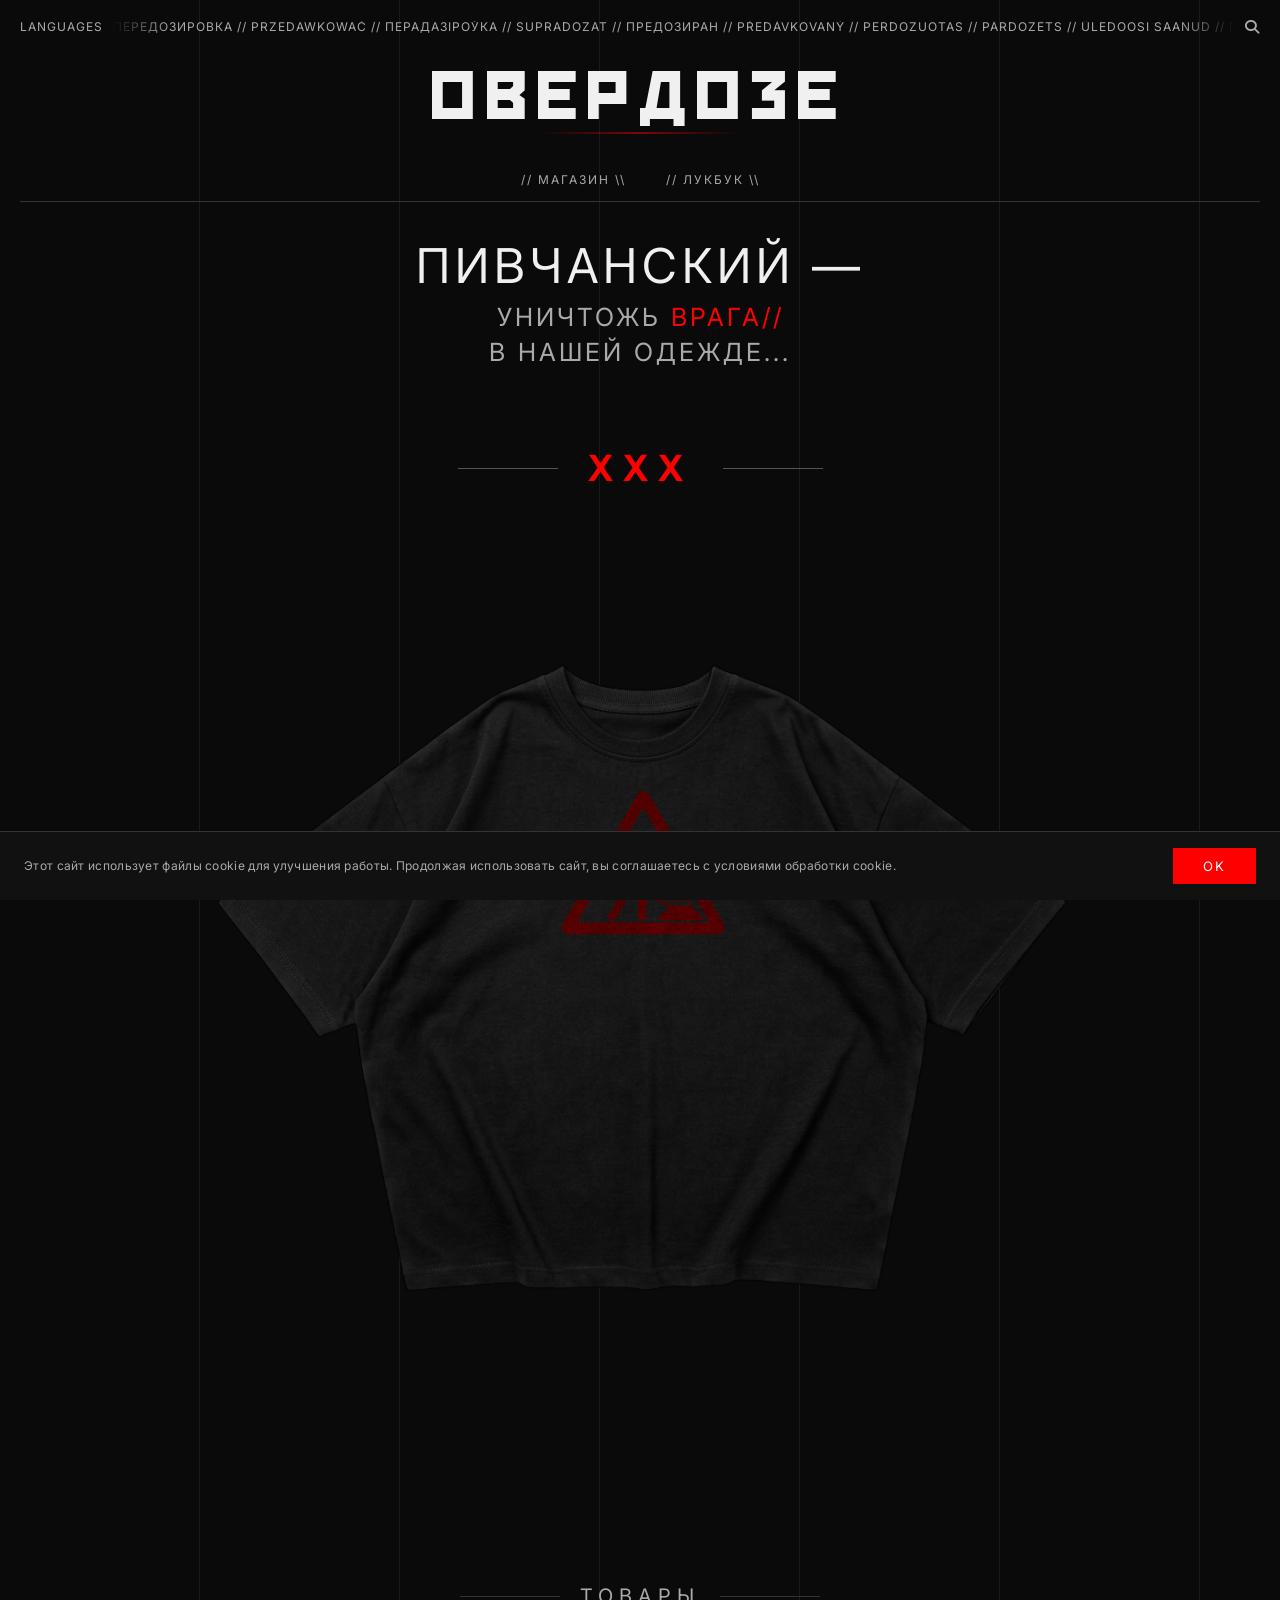
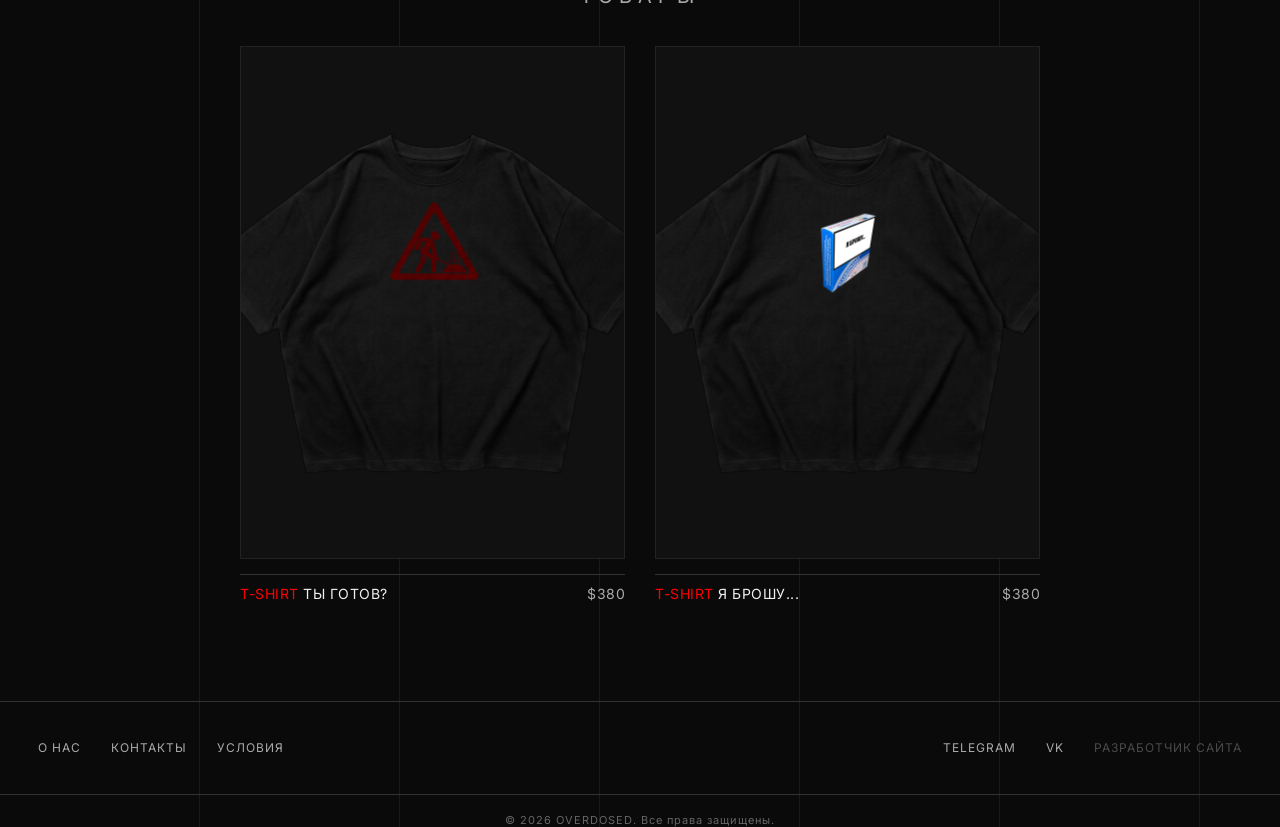
==== index.html @ 81259305 "Add about page with brand story, stats and philosophy" ====
<!DOCTYPE html>
<html lang="en">
<head>
    <meta charset="UTF-8">
    <meta name="viewport" content="width=device-width, initial-scale=1.0">
    <!-- Google tag (gtag.js) -->
    <script async src="https://www.googletagmanager.com/gtag/js?id=G-QVXM021LWP"></script>
    <script>
      window.dataLayer = window.dataLayer || [];
      function gtag(){dataLayer.push(arguments);}
      gtag('consent', 'default', {
        'analytics_storage': 'denied'
      });
      gtag('js', new Date());
      gtag('config', 'G-QVXM021LWP');
    </script>
    <title>OVERDOSED – Available on Website</title>
    <link rel="stylesheet" href="style.css">
    <link rel="preconnect" href="https://fonts.googleapis.com">
    <link rel="preconnect" href="https://fonts.gstatic.com" crossorigin>
    <link href="https://fonts.googleapis.com/css2?family=Inter:wght@300;400;500;600;700&display=swap" rel="stylesheet">
    <link rel="stylesheet" href="https://cdnjs.cloudflare.com/ajax/libs/font-awesome/6.4.0/css/all.min.css">
</head>
<body>
    <div class="container">
        <!-- Header section -->
        <header class="header">
            <div class="header-top">
                <a href="#" class="header-link" id="langToggle">LANGUAGES</a>
                <div class="marquee" id="headerMarquee"></div>
                <a href="#" class="search-icon">
                    <i class="fas fa-search"></i>
                </a>
            </div>
            
            <!-- Логотип OVERDOSED с ссылкой на главную -->
            <div class="logo-section">
                <a href="index.html" class="logo-link">
                    <h1 class="logo">ОВЕРДОЗЕ</h1>
                </a>
            </div>
            
            <!-- Навигационная строка -->
            <nav class="main-nav">
                <a href="#shop" class="nav-link">// <span class="nav-text" data-i18n="shop">МАГАЗИН</span> \\</a>
                <a href="lookbook.html" class="nav-link">// <span class="nav-text" data-i18n="lookbook">ЛУКБУК</span> \\</a>
            </nav>
        </header>

        <!-- Main content -->
        <main class="main-content">
            <div class="product-hero">
                <div class="product-title-section">
                    <h2 class="product-title" data-i18n="hero_title">ПИВЧАНСКИЙ —</h2>
                    <p class="availability" data-i18n="availability" data-i18n-html="true">Уничтожь <span class="red-text">врага//</span><br>В нашей одежде...</p>
                </div>

                <!-- XXX с ГОРИЗОНТАЛЬНЫМИ полосками над изображением -->
                <div class="xxx-above-image">
                    <div class="horizontal-line"></div>
                    <h2 class="xxx-title-above red-text" data-i18n="xxx">XXX</h2>
                    <div class="horizontal-line"></div>
                </div>
                
                <!-- Главное изображение продукта с ссылкой -->
                <a href="#enemy-hoodie" class="product-image-link">
                    <div class="product-image">
                        <img src="images/ti_gotov.png" alt="ENEMY HOODIE" class="main-product-img">
                        <div class="image-fallback">ENEMY HOODIE</div>
                    </div>
                </a>
            </div>
            

            </div>
            
            <!-- Products section -->
            <section class="products-section" id="shop">
                <div class="section-header">
                    <div class="section-line"></div>
                    <h3 class="section-title" data-i18n="products">ТОВАРЫ</h3>
                    <div class="section-line"></div>
                </div>
                
                <div class="products-grid">
                    <!-- Продукт 1 -->
                    <a href="product.html?id=1" class="product-link">
                        <div class="product-card">
                            <div class="product-image-container">
                                <img src="images/ti_gotov.png" alt="ENEMY SYSTEM HOODIE" class="product-img">
                                <div class="image-fallback-small"><span class="red-text">ENEMY</span> SYSTEM HOODIE</div>
                            </div>
                            <div class="product-info">
                                <h4 class="product-name" data-i18n="product_1_fullname" data-i18n-html="true"><span class="red-text">T-Shirt</span> Ты готов?</h4>
                                <div class="product-price">$380</div>
                            </div>
                        </div>
                    </a>
                    
                    <!-- Продукт 2 -->
                    <a href="product.html?id=2" class="product-link">
                        <div class="product-card">
                            <div class="product-image-container">
                                <img src="images/ya_broshu.png" alt="ENEMY SYSTEM HOODIE" class="product-img">
                                <div class="image-fallback-small"><span class="red-text">ENEMY</span> SYSTEM HOODIE</div>
                            </div>
                            <div class="product-info">
                                <h4 class="product-name" data-i18n="product_2_fullname" data-i18n-html="true"><span class="red-text">T-Shirt</span> Я брошу...</h4>
                                <div class="product-price">$380</div>
                            </div>
                        </div>
                    </a>
                    

                </div>
            </section>
        </main>

        <!-- Footer -->
        <footer class="footer">
            <div class="footer-content">
                <div class="footer-links">
                    <a href="about.html" class="footer-link" data-i18n="about">О НАС</a>
                    <a href="#contact" class="footer-link" data-i18n="contact">КОНТАКТЫ</a>
                    <a href="terms.html" class="footer-link" data-i18n="terms_of_service">УСЛОВИЯ</a>
                </div>
                
                <div class="social-links">
                    <a href="https://t.me/overdosedstore" target="_blank" class="social-link">TELEGRAM</a>
                    <a href="https://vk.com/overdosed" target="_blank" class="social-link">VK</a>
                    <a href="https://t.me/paraxyozik" target="_blank" class="social-link social-link-faded">РАЗРАБОТЧИК САЙТА</a>
                </div>
            </div>
            
            <!-- Copyright -->
            <div class="copyright">
                <p data-i18n="copyright">&copy; 2026 OVERDOSED. Все права защищены.</p>
            </div>
        </footer>
    </div>

    <script src="cookie-consent.js"></script>
    <script src="i18n.js"></script>
    <script>
        // Mouse follow effect for main product image
        const productImage = document.querySelector('.product-image-link');
        const mainProductImg = document.querySelector('.main-product-img');

        if (productImage && mainProductImg) {
            document.addEventListener('mousemove', (e) => {
                const rect = productImage.getBoundingClientRect();
                const centerX = rect.left + rect.width / 2;
                const centerY = rect.top + rect.height / 2;
                
                const mouseX = e.clientX - centerX;
                const mouseY = e.clientY - centerY;
                
                const rotateX = (mouseY / rect.height) * 8;
                const rotateY = (mouseX / rect.width) * 8;
                
                mainProductImg.style.transform = `scale(1.05) rotateX(${rotateX}deg) rotateY(${rotateY}deg)`;
            });

            // Reset on mouse leave
            productImage.addEventListener('mouseleave', () => {
                mainProductImg.style.transform = 'scale(1.05) rotateX(0deg) rotateY(0deg)';
            });
        }
    </script>
</body>
</html>
---- style.css ----
/* Подключение шрифта Red October */
@font-face {
    font-family: 'Red October';
    src: url('fonts/Red October.ttf') format('truetype');
    font-weight: normal;
    font-style: normal;
    font-display: swap;
}

/* Reset and base styles */
html {
    scroll-behavior: smooth;
}

* {
    margin: 0;
    padding: 0;
    box-sizing: border-box;
}

body {
    font-family: 'Inter', -apple-system, BlinkMacSystemFont, sans-serif;
    background-color: #0a0a0a;
    background-image: repeating-linear-gradient(
        90deg,
        transparent,
        transparent 199px,
        #1a1a1a 199px,
        #1a1a1a 200px
    );
    color: #f0f0f0;
    line-height: 1;
    overflow-x: hidden;
}

.container {
    max-width: 1400px;
    margin: 0 auto;
    padding: 20px;
    overflow-x: hidden;
}

/* Ссылки по умолчанию */
a {
    text-decoration: none;
    color: inherit;
}

/* КРАСНЫЙ ЦВЕТ - основной акцент */
.red-text {
    color: #ff0000;
}

/* Header styles */
.header {
    border-bottom: 1px solid #333;
    padding-bottom: 15px;
    margin-bottom: 40px;
}

.header-top {
    display: flex;
    justify-content: space-between;
    align-items: center;
    flex-wrap: wrap;
    gap: 10px;
    margin-bottom: 30px;
    font-size: 12px;
    letter-spacing: 1px;
    text-transform: uppercase;
}

.header-link {
    color: #aaa;
    cursor: pointer;
    transition: color 0.3s;
    text-decoration: none;
}

.header-link:hover {
    color: #ff0000;
}

.marquee {
    flex: 1;
    overflow: hidden;
    white-space: nowrap;
    min-width: 0;
    color: #aaa;
    font-size: inherit;
    letter-spacing: inherit;
    mask-image: linear-gradient(to right, transparent 0%, #000 5%, #000 95%, transparent 100%);
    -webkit-mask-image: linear-gradient(to right, transparent 0%, #000 5%, #000 95%, transparent 100%);
}

.marquee-track {
    display: inline-block;
    white-space: nowrap;
    animation: marqueeScroll 40s linear infinite;
}

@keyframes marqueeScroll {
    0% { transform: translateX(0); }
    100% { transform: translateX(-50%); }
}

.search-icon {
    color: #aaa;
    cursor: pointer;
    font-size: 14px;
    text-decoration: none;
    display: inline-block;
}

.search-icon:hover {
    color: #ff0000;
}

/* Логотип OVERDOSED с ссылкой */
.logo-section {
    text-align: center;
    margin-bottom: 30px;
}

.logo-link {
    text-decoration: none;
    display: inline-block;
    transition: transform 0.3s ease;
}

.logo-link:hover {
    transform: scale(1.02);
}

.logo {
    font-family: 'Red October', 'Inter', sans-serif;
    font-size: 60px;
    font-weight: 400;
    letter-spacing: 8px;
    text-transform: uppercase;
    margin-bottom: 20px;
    position: relative;
    color: #f0f0f0;
    transition: text-shadow 0.3s ease, letter-spacing 0.3s ease;
}

.logo-link:hover .logo {
    text-shadow: 0 0 15px rgba(255, 0, 0, 0.4);
    letter-spacing: 9px;
}

.logo::after {
    content: '';
    position: absolute;
    bottom: -10px;
    left: 50%;
    transform: translateX(-50%);
    width: 200px;
    height: 2px;
    background: linear-gradient(90deg, transparent, #ff0000, transparent);
    opacity: 0.5;
    transition: all 0.3s ease;
}

.logo-link:hover .logo::after {
    opacity: 0.8;
    width: 250px;
    background: linear-gradient(90deg, transparent, #ff0000, #ff0000, transparent);
}

/* Навигационная строка */
.main-nav {
    display: flex;
    justify-content: center;
    gap: 40px;
    margin-top: 10px;
}

.nav-link {
    color: #aaa;
    text-decoration: none;
    font-size: 12px;
    letter-spacing: 2px;
    text-transform: uppercase;
    transition: color 0.3s;
    position: relative;
}

.nav-text {
    transition: color 0.3s;
}

.nav-link:hover .nav-text {
    color: #ff0000;
}

.nav-link::after {
    content: '';
    position: absolute;
    width: 0;
    height: 1px;
    bottom: -5px;
    left: 0;
    background-color: #ff0000;
    transition: width 0.3s;
}

.nav-link:hover::after {
    width: 100%;
}

/* Main content styles */
.main-content {
    margin-bottom: 80px;
}

.product-hero {
    display: flex;
    flex-direction: column;
    align-items: center;
    margin-bottom: 50px;
}

.product-title-section {
    text-align: center;
    margin-bottom: 40px;
}

.product-title {
    font-size: clamp(24px, 4vw, 48px);
    font-weight: 400;
    letter-spacing: 5px;
    text-transform: uppercase;
    margin-bottom: 10px;
    overflow-wrap: break-word;
}

.availability {
    font-size: 25px;
    letter-spacing: 3px;
    text-transform: uppercase;
    color: #aaa;
    line-height: 1.4;
}

/* XXX с ГОРИЗОНТАЛЬНЫМИ полосками */
.xxx-above-image {
    display: flex;
    align-items: center;
    justify-content: center;
    gap: 30px;
    margin: 40px 0;
    position: relative;
}

.horizontal-line {
    width: 100px;
    height: 1px;
    background-color: #555;
}

.xxx-title-above {
    font-size: 36px;
    letter-spacing: 10px;
    text-transform: uppercase;
    color: #ff0000;
    margin: 0;
}

/* Ссылка для главного изображения */
.product-image-link {
    display: block;
    text-decoration: none;
    width: 100%;
    max-width: 900px;
    margin: 0 auto;
    transition: transform 0.3s ease;
}

.product-image-link:hover {
    transform: scale(1.01);
}

/* Стили для главного квадратного изображения продукта */
.product-image {
    width: 100%;
    aspect-ratio: 1 / 1;
    position: relative;
    overflow: hidden;
    background-color: #11111100;
    border: 0.1px solid #22222200;
    perspective: 1200px;
}

.main-product-img {
    position: absolute;
    top: 0;
    left: 0;
    width: 100%;
    height: 100%;
    object-fit: contain;
    object-position: center;
    transition: transform 0.15s ease-out;
    display: block;
    transform-style: preserve-3d;
    transform: scale(1.05) rotateX(0deg) rotateY(0deg);
}

.image-fallback {
    position: absolute;
    top: 50%;
    left: 50%;
    transform: translate(-50%, -50%);
    color: #444;
    font-size: 18px;
    letter-spacing: 3px;
    text-transform: uppercase;
    display: none;
}

/* Если изображение не загрузилось, показываем fallback */
.product-image:has(img:not([src])) .image-fallback,
.product-image img[src=""] + .image-fallback {
    display: block;
}

/* Divider styles */
.divider {
    display: flex;
    align-items: center;
    justify-content: center;
    gap: 100px;
    margin: 50px 0;
}

.divider-line {
    width: 100px;
    height: 1px;
    background-color: #333;
}

/* Products section */
.products-section {
    margin-top: 60px;
}

.section-header {
    display: flex;
    align-items: center;
    justify-content: center;
    gap: 20px;
    margin-bottom: 40px;
}

.section-line {
    width: 100px;
    height: 1px;
    background-color: #333;
}

.section-title {
    font-size: 20px;
    letter-spacing: 6px;
    text-transform: uppercase;
    color: #aaa;
    font-weight: 400;
}

/* Ссылки для карточек продуктов */
.product-link {
    display: block;
    text-decoration: none;
    transition: transform 0.3s ease;
}

.product-link:hover {
    transform: translateY(-5px);
}

/* Стили для карточек продуктов */
.products-grid {
    display: grid;
    grid-template-columns: repeat(2, 1fr);
    gap: 30px;
    max-width: 800px;
    margin: 0 auto;
}

.product-card {
    display: flex;
    flex-direction: column;
}

.product-image-container {
    width: 100%;
    aspect-ratio: 3 / 4;
    position: relative;
    overflow: hidden;
    background-color: #111111;
    border: 1px solid #222;
    margin-bottom: 15px;
}

.product-img {
    position: absolute;
    top: 0;
    left: 0;
    width: 100%;
    height: 100%;
    object-fit: cover;
    object-position: center;
    transition: transform 0.5s ease;
}

.product-link:hover .product-img {
    transform: scale(1.08);
}

.image-fallback-small {
    position: absolute;
    top: 50%;
    left: 50%;
    transform: translate(-50%, -50%);
    color: #444;
    font-size: 12px;
    letter-spacing: 1px;
    text-transform: uppercase;
    text-align: center;
    display: none;
}

.product-image-container:has(img:not([src])) .image-fallback-small,
.product-image-container img[src=""] + .image-fallback-small {
    display: block;
}

.product-info {
    display: flex;
    justify-content: space-between;
    align-items: flex-start;
    border-top: 1px solid #333;
    padding-top: 12px;
}

.product-name {
    font-size: 14px;
    font-weight: 400;
    letter-spacing: 0.5px;
    text-transform: uppercase;
    max-width: 70%;
}

.product-price {
    font-size: 14px;
    color: #aaa;
    letter-spacing: 0.5px;
}

/* Footer styles */
.footer {
    border-top: 1px solid #333;
    padding-top: 40px;
    margin-top: 80px;
}

.footer-content {
    display: flex;
    justify-content: space-between;
    align-items: flex-start;
    flex-wrap: wrap;
    margin-bottom: 30px;
    gap: 20px;
    padding: 0 38px;
}

.footer-links {
    display: flex;
    flex-wrap: wrap;
    gap: 30px;
}

.footer-link {
    color: #aaa;
    text-decoration: none;
    font-size: 12px;
    letter-spacing: 1px;
    text-transform: uppercase;
    transition: color 0.3s;
    position: relative;
}

.footer-link:hover {
    color: #ff0000;
}

.footer-link::after {
    content: '';
    position: absolute;
    width: 0;
    height: 1px;
    bottom: -5px;
    left: 0;
    background-color: #ff0000;
    transition: width 0.3s;
}

.footer-link:hover::after {
    width: 100%;
}

.social-links {
    display: flex;
    gap: 30px;
}

.social-link {
    color: #aaa;
    text-decoration: none;
    font-size: 12px;
    letter-spacing: 1px;
    text-transform: uppercase;
    transition: color 0.3s;
}

.social-link:hover {
    color: #ff0000;
}

.social-link-faded {
    opacity: 0.4 !important;
    animation: none !important;
}

.social-link-faded:hover {
    opacity: 0.8 !important;
}

/* Copyright */
.copyright {
    text-align: center;
    margin-top: 40px;
    padding-top: 20px;
    border-top: 1px solid #333;
    font-size: 11px;
    color: #666;
    letter-spacing: 1px;
}

/* ===== LANGUAGE SELECTOR MODAL ===== */
.lang-modal-overlay {
    position: fixed;
    top: 0;
    left: 0;
    width: 100%;
    height: 100%;
    background: rgba(0, 0, 0, 0.85);
    display: flex;
    justify-content: center;
    align-items: center;
    z-index: 1000;
    opacity: 0;
    pointer-events: none;
    transition: opacity 0.3s ease;
}

.lang-modal-overlay.active {
    opacity: 1;
    pointer-events: auto;
}

.lang-modal {
    background: #111;
    border: 1px solid #333;
    padding: 40px;
    max-width: 420px;
    width: 90%;
    max-height: 80vh;
    overflow-y: auto;
    transform: scale(0.95);
    transition: transform 0.3s ease;
}

.lang-modal-overlay.active .lang-modal {
    transform: scale(1);
}

.lang-modal-header {
    display: flex;
    justify-content: space-between;
    align-items: center;
    margin-bottom: 25px;
}

.lang-modal-title {
    font-size: 14px;
    letter-spacing: 2px;
    text-transform: uppercase;
    color: #aaa;
    font-weight: 400;
}

.lang-modal-close {
    background: none;
    border: none;
    color: #666;
    font-size: 28px;
    cursor: pointer;
    transition: color 0.3s;
    padding: 0 5px;
}

.lang-modal-close:hover {
    color: #ff0000;
}

.lang-grid {
    display: grid;
    grid-template-columns: repeat(2, 1fr);
    gap: 10px;
}

.lang-item {
    background: transparent;
    border: 1px solid #333;
    color: #aaa;
    padding: 14px 20px;
    font-size: 13px;
    letter-spacing: 0.5px;
    cursor: pointer;
    transition: all 0.3s ease;
    font-family: 'Inter', sans-serif;
    text-align: left;
}

.lang-item:hover {
    border-color: #ff0000;
    color: #f0f0f0;
}

.lang-item.active {
    background: #ff0000;
    border-color: #ff0000;
    color: #fff;
}

/* ===== ANIMATIONS ===== */

/* Fade in animations */
@keyframes fadeInUp {
    from {
        opacity: 0;
        transform: translateY(20px);
    }
    to {
        opacity: 1;
        transform: translateY(0);
    }
}

@keyframes fadeIn {
    from {
        opacity: 0;
    }
    to {
        opacity: 1;
    }
}

@keyframes slideInLeft {
    from {
        opacity: 0;
        transform: translateX(-30px);
    }
    to {
        opacity: 1;
        transform: translateX(0);
    }
}

@keyframes slideInRight {
    from {
        opacity: 0;
        transform: translateX(30px);
    }
    to {
        opacity: 1;
        transform: translateX(0);
    }
}

/* Pulsing effect for red text */
@keyframes redPulse {
    0%, 100% {
        color: #ff0000;
        text-shadow: 0 0 5px rgba(255, 0, 0, 0.3);
    }
    50% {
        color: #ff3333;
        text-shadow: 0 0 10px rgba(255, 0, 0, 0.5);
    }
}

/* Glow effect */
@keyframes glowPulse {
    0%, 100% {
        box-shadow: 0 0 5px rgba(255, 0, 0, 0.1);
    }
    50% {
        box-shadow: 0 0 15px rgba(255, 0, 0, 0.3);
    }
}

/* Subtle scale animation */
@keyframes subtleScale {
    0%, 100% {
        transform: scale(1);
    }
    50% {
        transform: scale(1.02);
    }
}

/* Line animation */
@keyframes expandLine {
    from {
        width: 0;
        opacity: 0;
    }
    to {
        width: 100px;
        opacity: 1;
    }
}

/* Apply animations */
.header {
    animation: fadeInUp 0.8s ease-out;
}

.logo {
    animation: fadeInUp 1s ease-out 0.2s both;
}

.main-nav {
    animation: fadeInUp 1s ease-out 0.3s both;
}

.nav-link {
    animation: fadeIn 0.6s ease-out backwards;
}

.nav-link:nth-child(1) { animation-delay: 0.4s; }
.nav-link:nth-child(2) { animation-delay: 0.5s; }
.nav-link:nth-child(3) { animation-delay: 0.6s; }
.nav-link:nth-child(4) { animation-delay: 0.7s; }

.product-title-section {
    animation: fadeInUp 1s ease-out 0.5s both;
}

.product-title {
    animation: fadeIn 1.2s ease-out 0.6s both;
}

.availability {
    animation: fadeIn 1.2s ease-out 0.8s both;
}

.red-text {
    animation: redPulse 3s ease-in-out infinite;
}

.xxx-title-above {
}

.xxx-above-image {
    animation: fadeInUp 1s ease-out 1s both;
}

.product-image-link {
    animation: fadeInUp 1.2s ease-out 1.1s both;
}

.section-header {
    animation: fadeInUp 0.8s ease-out;
}

.section-line {
    animation: expandLine 0.8s ease-out;
}

.section-header .section-line:last-child {
    animation-delay: 0.2s;
}

.section-title {
    animation: fadeIn 0.8s ease-out 0.1s both;
}

.product-card {
    animation: fadeInUp 0.8s ease-out backwards;
}

.product-card:nth-child(1) { animation-delay: 0.1s; }
.product-card:nth-child(2) { animation-delay: 0.2s; }
.product-card:nth-child(3) { animation-delay: 0.3s; }
.product-card:nth-child(4) { animation-delay: 0.4s; }

.product-image-container {
    transition: transform 0.6s ease, box-shadow 0.6s ease;
    animation: glowPulse 4s ease-in-out infinite;
}

.product-link:hover .product-image-container {
    box-shadow: 0 0 20px rgba(255, 0, 0, 0.2);
}

.product-name {
    animation: fadeIn 0.8s ease-out 0.8s both;
}

.product-price {
    animation: slideInRight 0.8s ease-out 1s both;
}

.footer {
    animation: fadeInUp 1s ease-out;
    margin-top: 100px;
}

.footer-link {
    animation: fadeIn 0.6s ease-out backwards;
    transition: all 0.4s cubic-bezier(0.34, 1.56, 0.64, 1);
}

.footer-link:hover {
    transform: translateY(-2px);
}

.footer-link:nth-child(1) { animation-delay: 0.1s; }
.footer-link:nth-child(2) { animation-delay: 0.2s; }
.footer-link:nth-child(3) { animation-delay: 0.3s; }
.footer-link:nth-child(4) { animation-delay: 0.4s; }
.footer-link:nth-child(5) { animation-delay: 0.5s; }
.footer-link:nth-child(6) { animation-delay: 0.6s; }

.social-link {
    animation: fadeIn 0.6s ease-out backwards;
    transition: all 0.4s cubic-bezier(0.34, 1.56, 0.64, 1);
}

.social-link:hover {
    transform: translateY(-2px);
}

.social-link:nth-child(1) { animation-delay: 0.7s; }
.social-link:nth-child(2) { animation-delay: 0.8s; }

/* Responsive styles */
@media (max-width: 1200px) {
    .logo {
        font-size: 55px;
        letter-spacing: 6px;
    }
    
    .logo-link:hover .logo {
        letter-spacing: 7px;
    }
    
    .logo::after {
        width: 180px;
    }
    
    .logo-link:hover .logo::after {
        width: 220px;
    }
    
    .products-grid {
        grid-template-columns: repeat(2, 1fr);
        gap: 40px;
        max-width: 800px;
    }
    
    .product-image-container {
        aspect-ratio: 4 / 5;
    }
}

@media (max-width: 1024px) {
    .logo {
        font-size: 45px;
        letter-spacing: 5px;
    }
    
    .logo-link:hover .logo {
        letter-spacing: 6px;
    }
    
    .logo::after {
        width: 160px;
    }
    
    .logo-link:hover .logo::after {
        width: 190px;
    }
    
    .main-nav {
        gap: 30px;
    }
    
    .product-title {
        font-size: 42px;
    }
    
    .xxx-title-above {
        font-size: 32px;
        letter-spacing: 8px;
    }
    
    .horizontal-line {
        width: 80px;
    }
    
    .product-image-link {
        max-width: 700px;
    }
    
    .products-grid {
        grid-template-columns: repeat(2, 1fr);
        gap: 40px;
    }
    
    .nav-link {
        font-size: 11px;
    }
}

@media (max-width: 768px) {
    .container {
        padding: 15px;
    }
    
    .logo {
        font-size: 38px;
        letter-spacing: 4px;
    }
    
    .logo-link:hover .logo {
        letter-spacing: 5px;
    }
    
    .logo::after {
        width: 140px;
    }
    
    .logo-link:hover .logo::after {
        width: 170px;
    }
    
    .main-nav {
        gap: 15px;
        flex-wrap: wrap;
    }
    
    .product-title {
        font-size: 32px;
        letter-spacing: 3px;
    }
    
    .xxx-title-above {
        font-size: 24px;
        letter-spacing: 6px;
    }
    
    .availability {
        font-size: 16px;
    }
    
    .xxx-above-image {
        gap: 20px;
        margin: 30px 0;
    }
    
    .horizontal-line {
        width: 60px;
    }
    
    .product-image-link {
        max-width: 500px;
    }
    
    .divider {
        gap: 60px;
    }
    
    .products-grid {
        grid-template-columns: 1fr;
        gap: 40px;
        max-width: 400px;
    }
    
    .footer-content {
        flex-direction: column;
        gap: 30px;
        align-items: center;
        padding: 0 10px;
    }
    
    .footer-links, .social-links {
        justify-content: center;
    }

    .footer-links {
        gap: 20px;
    }

    .footer-link {
        font-size: 11px;
        letter-spacing: 0.5px;
    }
    
}

@media (max-width: 480px) {
    .logo {
        font-size: 30px;
        letter-spacing: 3px;
    }
    
    .logo-link:hover .logo {
        letter-spacing: 4px;
    }
    
    .logo::after {
        width: 120px;
    }
    
    .logo-link:hover .logo::after {
        width: 150px;
    }
    
    .product-title {
        font-size: 24px;
    }
    
    .xxx-title-above {
        font-size: 20px;
        letter-spacing: 4px;
    }
    
    .availability {
        font-size: 14px;
        letter-spacing: 2px;
    }
    
    .xxx-above-image {
        gap: 15px;
    }
    
    .horizontal-line {
        width: 40px;
    }
    
    .product-image-link {
        max-width: 350px;
    }
    
    .divider {
        gap: 40px;
    }
    
    .divider-line {
        width: 60px;
    }
    
    .product-name {
        font-size: 13px;
    }
    
    .product-price {
        font-size: 13px;
    }
    
    
    .nav-link {
        font-size: 9px;
    }
    
    .main-nav {
        gap: 10px;
    }
    
    .lang-grid {
        grid-template-columns: 1fr;
    }
    .lang-modal {
        padding: 25px;
    }
}

@media (max-width: 360px) {
    .lang-modal {
        padding: 20px;
    }
    .lang-item {
        padding: 12px 16px;
        font-size: 12px;
    }
}
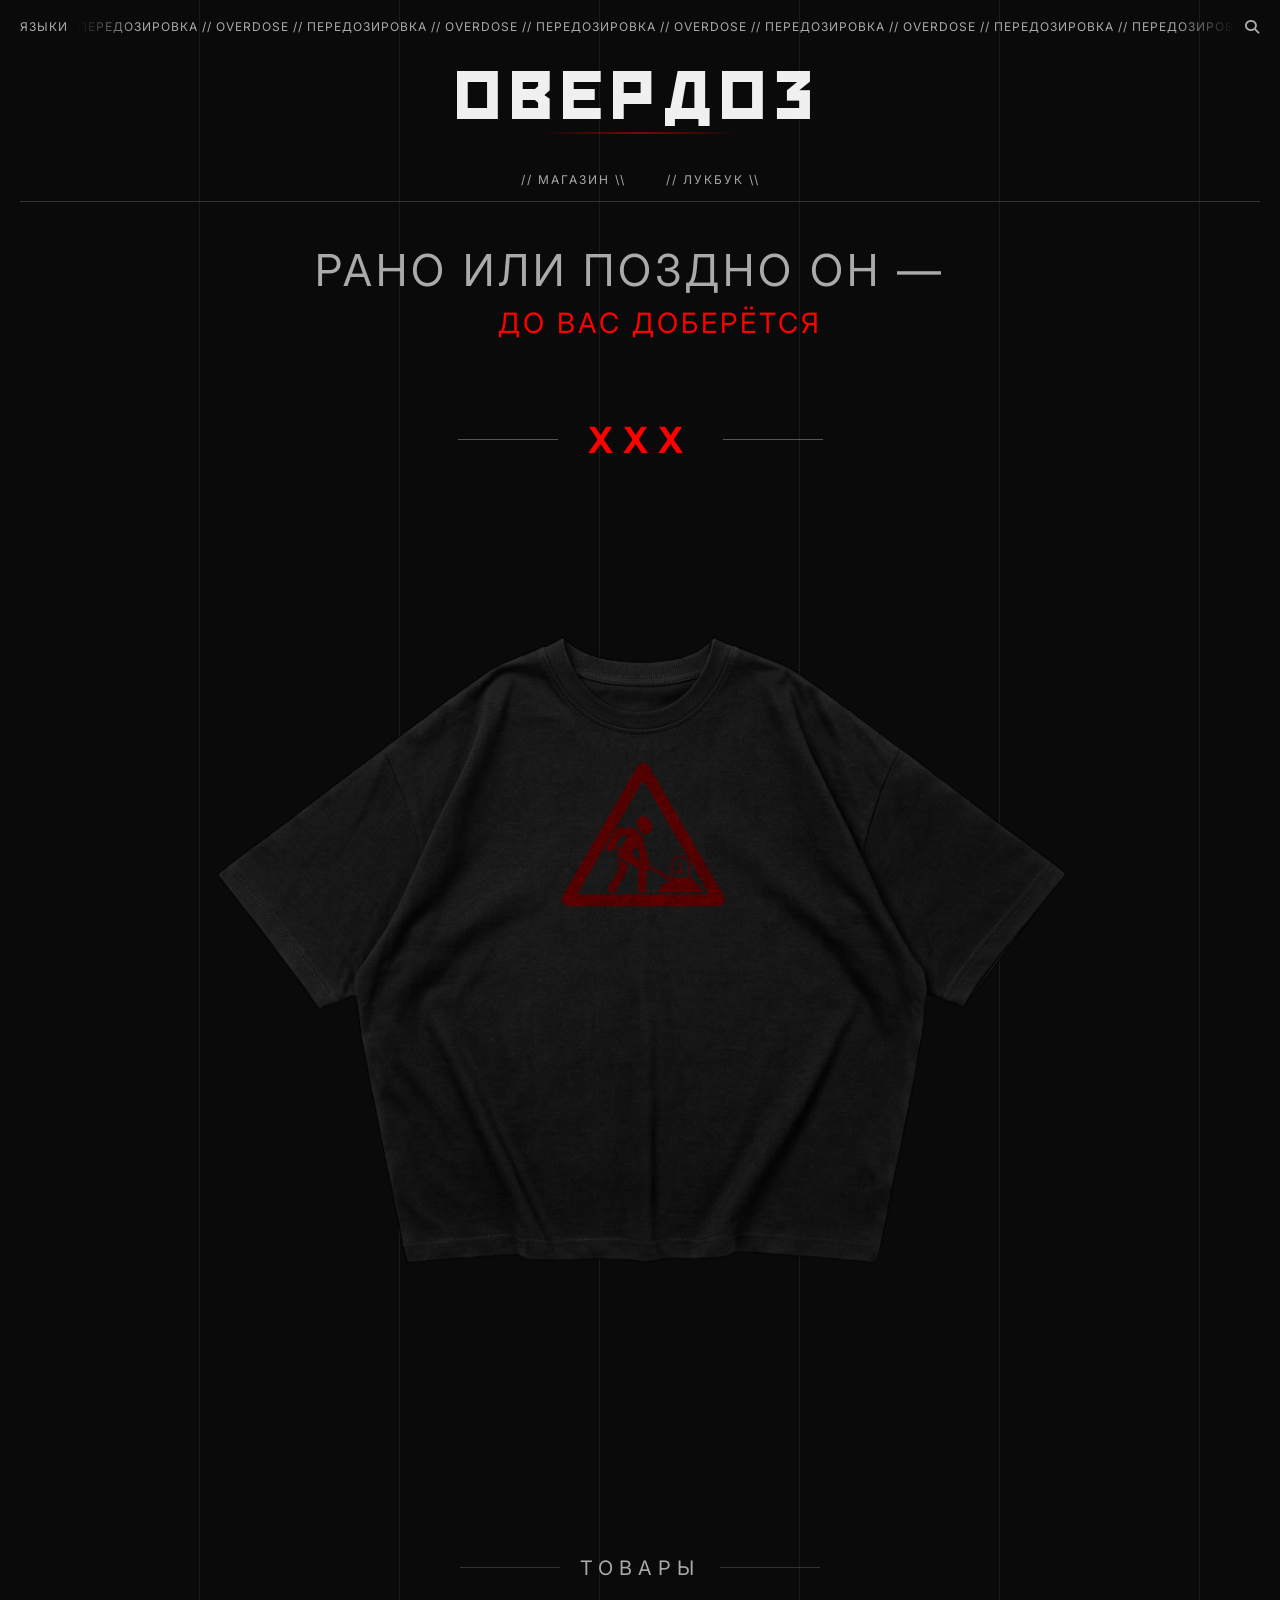
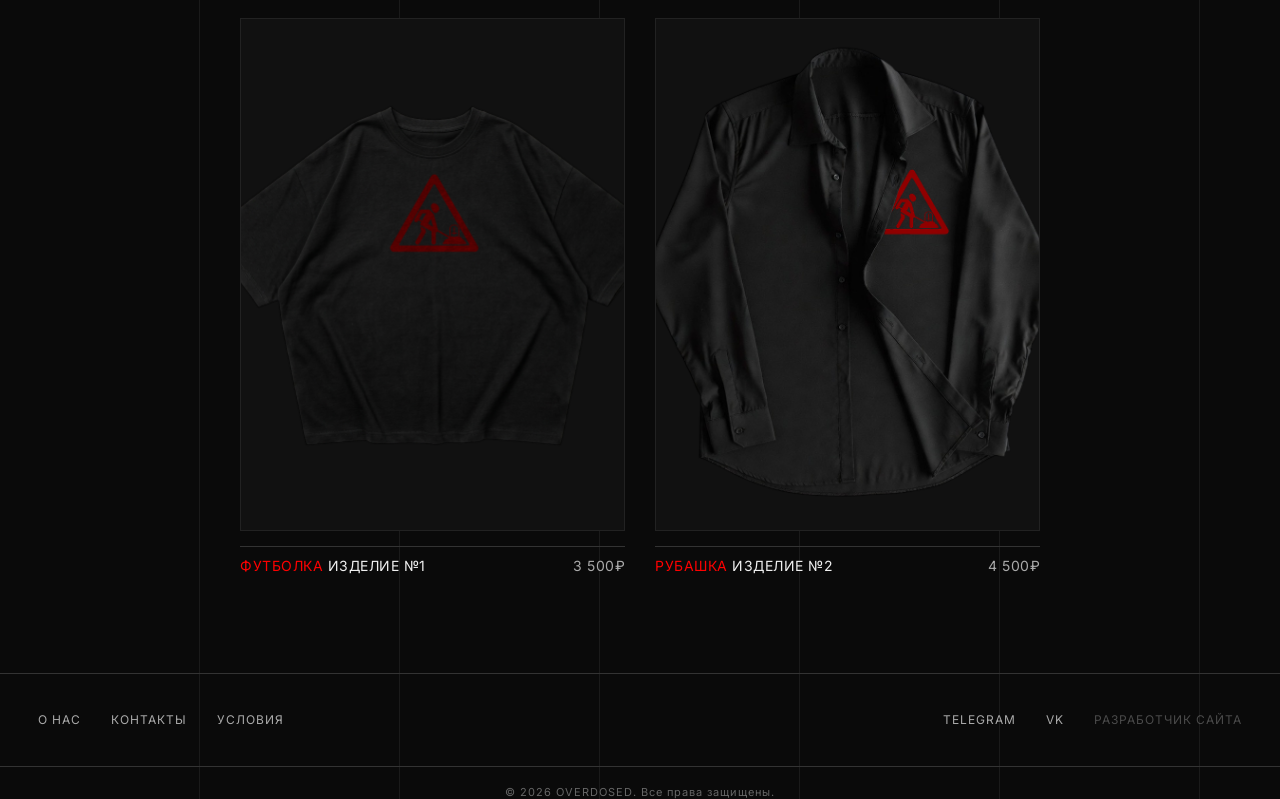
==== commit 8d1432b2: "Update slogan, add EN versions for about/terms, favicon, return policy, telegram link" ====
--- a/index.html
+++ b/index.html
@@ -3,18 +3,8 @@
 <head>
     <meta charset="UTF-8">
     <meta name="viewport" content="width=device-width, initial-scale=1.0">
-    <!-- Google tag (gtag.js) -->
-    <script async src="https://www.googletagmanager.com/gtag/js?id=G-QVXM021LWP"></script>
-    <script>
-      window.dataLayer = window.dataLayer || [];
-      function gtag(){dataLayer.push(arguments);}
-      gtag('consent', 'default', {
-        'analytics_storage': 'denied'
-      });
-      gtag('js', new Date());
-      gtag('config', 'G-QVXM021LWP');
-    </script>
-    <title>OVERDOSED – Available on Website</title>
+    <title>OVERDOSED – Not a Drugs</title>
+    <link rel="icon" type="image/png" href="images/photo_2025-02-17_22-31-16-Photoroom.png">
     <link rel="stylesheet" href="style.css">
     <link rel="preconnect" href="https://fonts.googleapis.com">
     <link rel="preconnect" href="https://fonts.gstatic.com" crossorigin>
@@ -26,7 +16,7 @@
         <!-- Header section -->
         <header class="header">
             <div class="header-top">
-                <a href="#" class="header-link" id="langToggle">LANGUAGES</a>
+                <a href="#" class="header-link" id="langToggle" data-i18n="languages">ЯЗЫКИ</a>
                 <div class="marquee" id="headerMarquee"></div>
                 <a href="#" class="search-icon">
                     <i class="fas fa-search"></i>
@@ -36,7 +26,7 @@
             <!-- Логотип OVERDOSED с ссылкой на главную -->
             <div class="logo-section">
                 <a href="index.html" class="logo-link">
-                    <h1 class="logo">ОВЕРДОЗЕ</h1>
+                    <h1 class="logo">ОВЕРДОЗ</h1>
                 </a>
             </div>
             
@@ -51,8 +41,7 @@
         <main class="main-content">
             <div class="product-hero">
                 <div class="product-title-section">
-                    <h2 class="product-title" data-i18n="hero_title">ПИВЧАНСКИЙ —</h2>
-                    <p class="availability" data-i18n="availability" data-i18n-html="true">Уничтожь <span class="red-text">врага//</span><br>В нашей одежде...</p>
+                    <p class="availability" data-i18n="availability" data-i18n-html="true"><span class="av-line-1">Рано или поздно он —</span> <span class="red-text av-line-2">до вас доберётся</span></p>
                 </div>
 
                 <!-- XXX с ГОРИЗОНТАЛЬНЫМИ полосками над изображением -->
@@ -91,8 +80,8 @@
                                 <div class="image-fallback-small"><span class="red-text">ENEMY</span> SYSTEM HOODIE</div>
                             </div>
                             <div class="product-info">
-                                <h4 class="product-name" data-i18n="product_1_fullname" data-i18n-html="true"><span class="red-text">T-Shirt</span> Ты готов?</h4>
-                                <div class="product-price">$380</div>
+                                <h4 class="product-name" data-i18n="product_1_fullname" data-i18n-html="true" data-i18n-ru='<span class="red-text">ФУТБОЛКА</span> ИЗДЕЛИЕ №1' data-i18n-en='<span class="red-text">T-SHIRT</span> PRODUCT №1'><span class="red-text">ФУТБОЛКА</span> ИЗДЕЛИЕ №1</h4>
+                                <div class="product-price" data-price-rub="3500" data-price-usd="50">3 500₽</div>
                             </div>
                         </div>
                     </a>
@@ -101,12 +90,12 @@
                     <a href="product.html?id=2" class="product-link">
                         <div class="product-card">
                             <div class="product-image-container">
-                                <img src="images/ya_broshu.png" alt="ENEMY SYSTEM HOODIE" class="product-img">
+                                <img src="images/rubashka.png" alt="ENEMY SYSTEM HOODIE" class="product-img">
                                 <div class="image-fallback-small"><span class="red-text">ENEMY</span> SYSTEM HOODIE</div>
                             </div>
                             <div class="product-info">
-                                <h4 class="product-name" data-i18n="product_2_fullname" data-i18n-html="true"><span class="red-text">T-Shirt</span> Я брошу...</h4>
-                                <div class="product-price">$380</div>
+                                <h4 class="product-name" data-i18n="product_2_fullname" data-i18n-html="true" data-i18n-ru='<span class="red-text">РУБАШКА</span> ИЗДЕЛИЕ №2' data-i18n-en='<span class="red-text">SHIRT</span> PRODUCT №2'><span class="red-text">РУБАШКА</span> ИЗДЕЛИЕ №2</h4>
+                                <div class="product-price" data-price-rub="4500" data-price-usd="65">4 500₽</div>
                             </div>
                         </div>
                     </a>
@@ -121,7 +110,7 @@
             <div class="footer-content">
                 <div class="footer-links">
                     <a href="about.html" class="footer-link" data-i18n="about">О НАС</a>
-                    <a href="#contact" class="footer-link" data-i18n="contact">КОНТАКТЫ</a>
+                    <a href="#" class="footer-link contact-link" data-i18n="contact">КОНТАКТЫ</a>
                     <a href="terms.html" class="footer-link" data-i18n="terms_of_service">УСЛОВИЯ</a>
                 </div>
                 
@@ -139,12 +128,23 @@
         </footer>
     </div>
 
-    <script src="cookie-consent.js"></script>
     <script src="i18n.js"></script>
     <script>
         // Mouse follow effect for main product image
         const productImage = document.querySelector('.product-image-link');
         const mainProductImg = document.querySelector('.main-product-img');
+
+        function updateIndexPrices() {
+          document.querySelectorAll('[data-price-rub]').forEach(el => {
+            const rub = parseFloat(el.dataset.priceRub);
+            const usd = parseFloat(el.dataset.priceUsd);
+            const c = t('currency');
+            el.textContent = c === '₽' ? formatPrice(rub) : formatPrice(usd);
+          });
+        }
+
+        updateIndexPrices();
+        document.addEventListener('languageChanged', updateIndexPrices);
 
         if (productImage && mainProductImg) {
             document.addEventListener('mousemove', (e) => {
--- a/style.css
+++ b/style.css
@@ -236,11 +236,25 @@
 }
 
 .availability {
-    font-size: 25px;
+    font-size: 38px;
+    letter-spacing: 4px;
+    text-transform: uppercase;
+    color: #aaa;
+    line-height: 1.3;
+}
+
+.av-line-1 {
+    display: block;
+    font-size: 44px;
+    margin-bottom: 6px;
+    margin-left: -20px;
+}
+
+.av-line-2 {
+    display: block;
+    font-size: 28px;
     letter-spacing: 3px;
-    text-transform: uppercase;
-    color: #aaa;
-    line-height: 1.4;
+    margin-left: 40px;
 }
 
 /* XXX с ГОРИЗОНТАЛЬНЫМИ полосками */
@@ -973,7 +987,17 @@
     }
     
     .availability {
-        font-size: 16px;
+        font-size: 28px;
+    }
+    
+    .av-line-1 {
+        font-size: 32px;
+        margin-left: -10px;
+    }
+    
+    .av-line-2 {
+        font-size: 22px;
+        margin-left: 20px;
     }
     
     .xxx-above-image {
@@ -1049,8 +1073,18 @@
     }
     
     .availability {
-        font-size: 14px;
+        font-size: 22px;
         letter-spacing: 2px;
+    }
+    
+    .av-line-1 {
+        font-size: 26px;
+        margin-left: 0;
+    }
+    
+    .av-line-2 {
+        font-size: 18px;
+        margin-left: 10px;
     }
     
     .xxx-above-image {
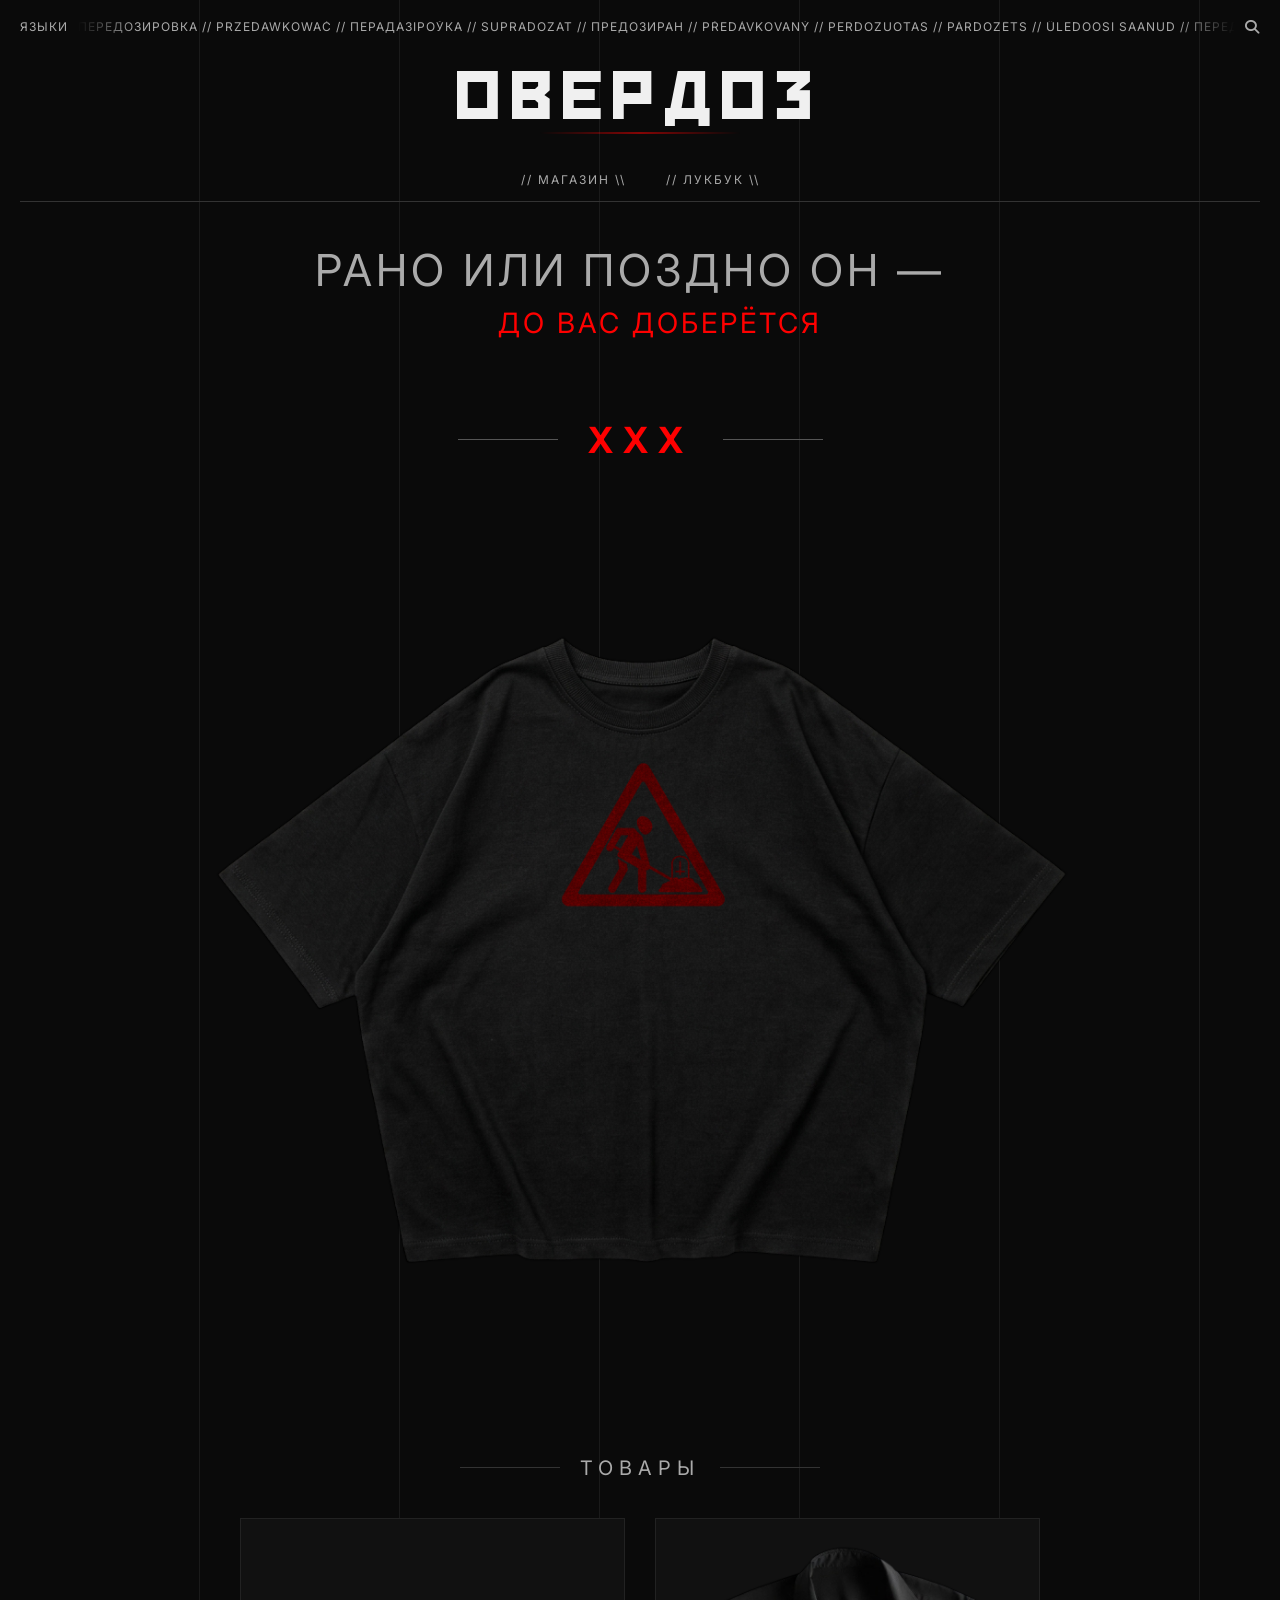
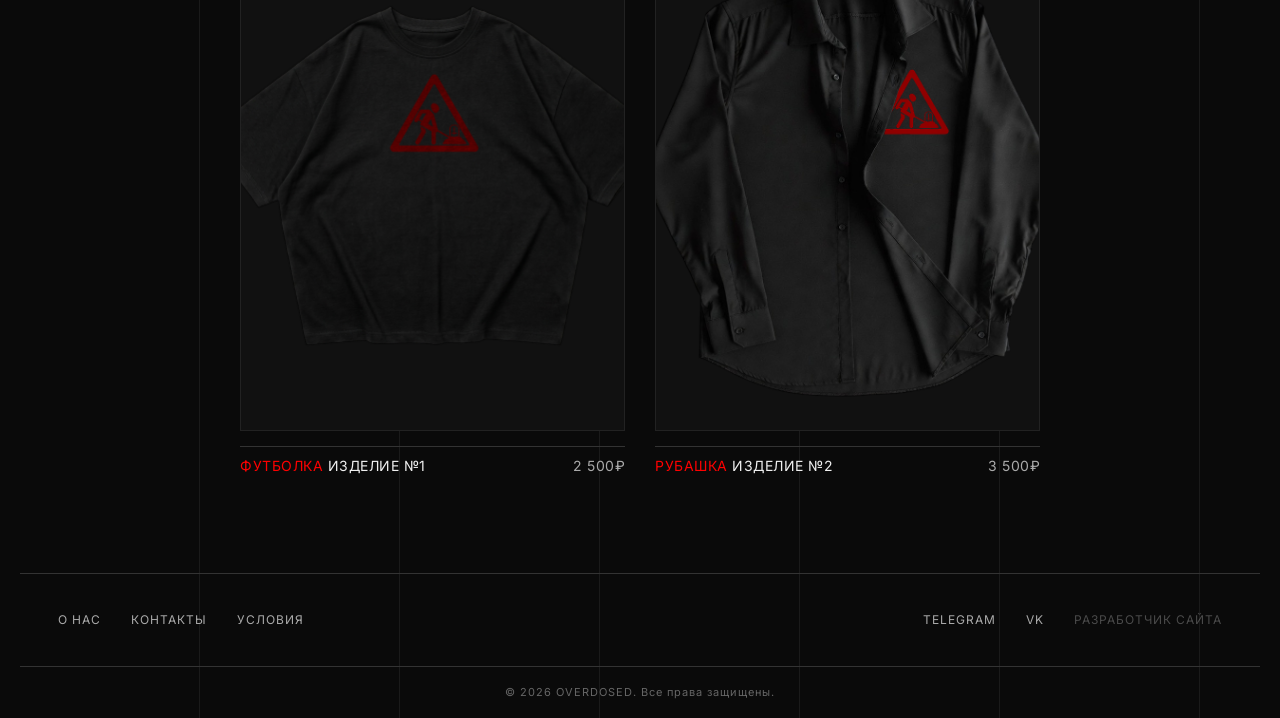
==== commit e33d5eab: "Mobile responsive fixes: bigger logo, card padding, 520px breakpoint, fix marquee animation" ====
--- a/index.html
+++ b/index.html
@@ -60,9 +60,6 @@
                 </a>
             </div>
             
-
-            </div>
-            
             <!-- Products section -->
             <section class="products-section" id="shop">
                 <div class="section-header">
@@ -81,7 +78,7 @@
                             </div>
                             <div class="product-info">
                                 <h4 class="product-name" data-i18n="product_1_fullname" data-i18n-html="true" data-i18n-ru='<span class="red-text">ФУТБОЛКА</span> ИЗДЕЛИЕ №1' data-i18n-en='<span class="red-text">T-SHIRT</span> PRODUCT №1'><span class="red-text">ФУТБОЛКА</span> ИЗДЕЛИЕ №1</h4>
-                                <div class="product-price" data-price-rub="3500" data-price-usd="50">3 500₽</div>
+                                <div class="product-price" data-price-rub="2500" data-price-usd="36">3 500₽</div>
                             </div>
                         </div>
                     </a>
@@ -95,7 +92,7 @@
                             </div>
                             <div class="product-info">
                                 <h4 class="product-name" data-i18n="product_2_fullname" data-i18n-html="true" data-i18n-ru='<span class="red-text">РУБАШКА</span> ИЗДЕЛИЕ №2' data-i18n-en='<span class="red-text">SHIRT</span> PRODUCT №2'><span class="red-text">РУБАШКА</span> ИЗДЕЛИЕ №2</h4>
-                                <div class="product-price" data-price-rub="4500" data-price-usd="65">4 500₽</div>
+                                <div class="product-price" data-price-rub="3500" data-price-usd="50">4 500₽</div>
                             </div>
                         </div>
                     </a>
--- a/style.css
+++ b/style.css
@@ -951,11 +951,11 @@
 
 @media (max-width: 768px) {
     .container {
-        padding: 15px;
+        padding: 12px;
     }
     
     .logo {
-        font-size: 38px;
+        font-size: 54px;
         letter-spacing: 4px;
     }
     
@@ -1019,10 +1019,14 @@
     
     .products-grid {
         grid-template-columns: 1fr;
-        gap: 40px;
-        max-width: 400px;
-    }
-    
+        gap: 50px;
+        max-width: 100%;
+    }
+    
+    .product-card {
+        padding: 0 20px;
+    }
+
     .footer-content {
         flex-direction: column;
         gap: 30px;
@@ -1045,45 +1049,45 @@
     
 }
 
-@media (max-width: 480px) {
+@media (max-width: 520px) {
+    .container {
+        padding: 10px;
+    }
+
+    .header-top {
+        font-size: 10px;
+        gap: 6px;
+    }
+
     .logo {
-        font-size: 30px;
+        font-size: 48px;
         letter-spacing: 3px;
+    }
+    
+    .logo::after {
+        width: 130px;
     }
     
     .logo-link:hover .logo {
         letter-spacing: 4px;
     }
     
-    .logo::after {
-        width: 120px;
-    }
-    
     .logo-link:hover .logo::after {
-        width: 150px;
-    }
-    
-    .product-title {
+        width: 160px;
+    }
+    
+    .availability {
         font-size: 24px;
-    }
-    
-    .xxx-title-above {
+        letter-spacing: 2px;
+    }
+    
+    .av-line-1 {
+        font-size: 28px;
+        margin-left: 0;
+    }
+    
+    .av-line-2 {
         font-size: 20px;
-        letter-spacing: 4px;
-    }
-    
-    .availability {
-        font-size: 22px;
-        letter-spacing: 2px;
-    }
-    
-    .av-line-1 {
-        font-size: 26px;
-        margin-left: 0;
-    }
-    
-    .av-line-2 {
-        font-size: 18px;
         margin-left: 10px;
     }
     
@@ -1091,33 +1095,37 @@
         gap: 15px;
     }
     
+    .xxx-title-above {
+        font-size: 22px;
+        letter-spacing: 4px;
+    }
+    
     .horizontal-line {
         width: 40px;
     }
     
     .product-image-link {
-        max-width: 350px;
-    }
-    
-    .divider {
-        gap: 40px;
-    }
-    
-    .divider-line {
-        width: 60px;
+        max-width: 100%;
+    }
+    
+    .products-grid {
+        max-width: 100%;
+        gap: 45px;
+    }
+    .product-card {
+        padding: 0 20px;
     }
     
     .product-name {
-        font-size: 13px;
+        font-size: 14px;
     }
     
     .product-price {
-        font-size: 13px;
-    }
-    
+        font-size: 14px;
+    }
     
     .nav-link {
-        font-size: 9px;
+        font-size: 10px;
     }
     
     .main-nav {
@@ -1129,6 +1137,31 @@
     }
     .lang-modal {
         padding: 25px;
+    }
+}
+
+@media (max-width: 360px) {
+    .container {
+        padding: 8px;
+    }
+    .logo {
+        font-size: 40px;
+    }
+    .logo::after {
+        width: 100px;
+    }
+    .products-grid {
+        gap: 35px;
+    }
+    .product-card {
+        padding: 0 15px;
+    }
+    .lang-modal {
+        padding: 20px;
+    }
+    .lang-item {
+        padding: 12px 16px;
+        font-size: 12px;
     }
 }
 
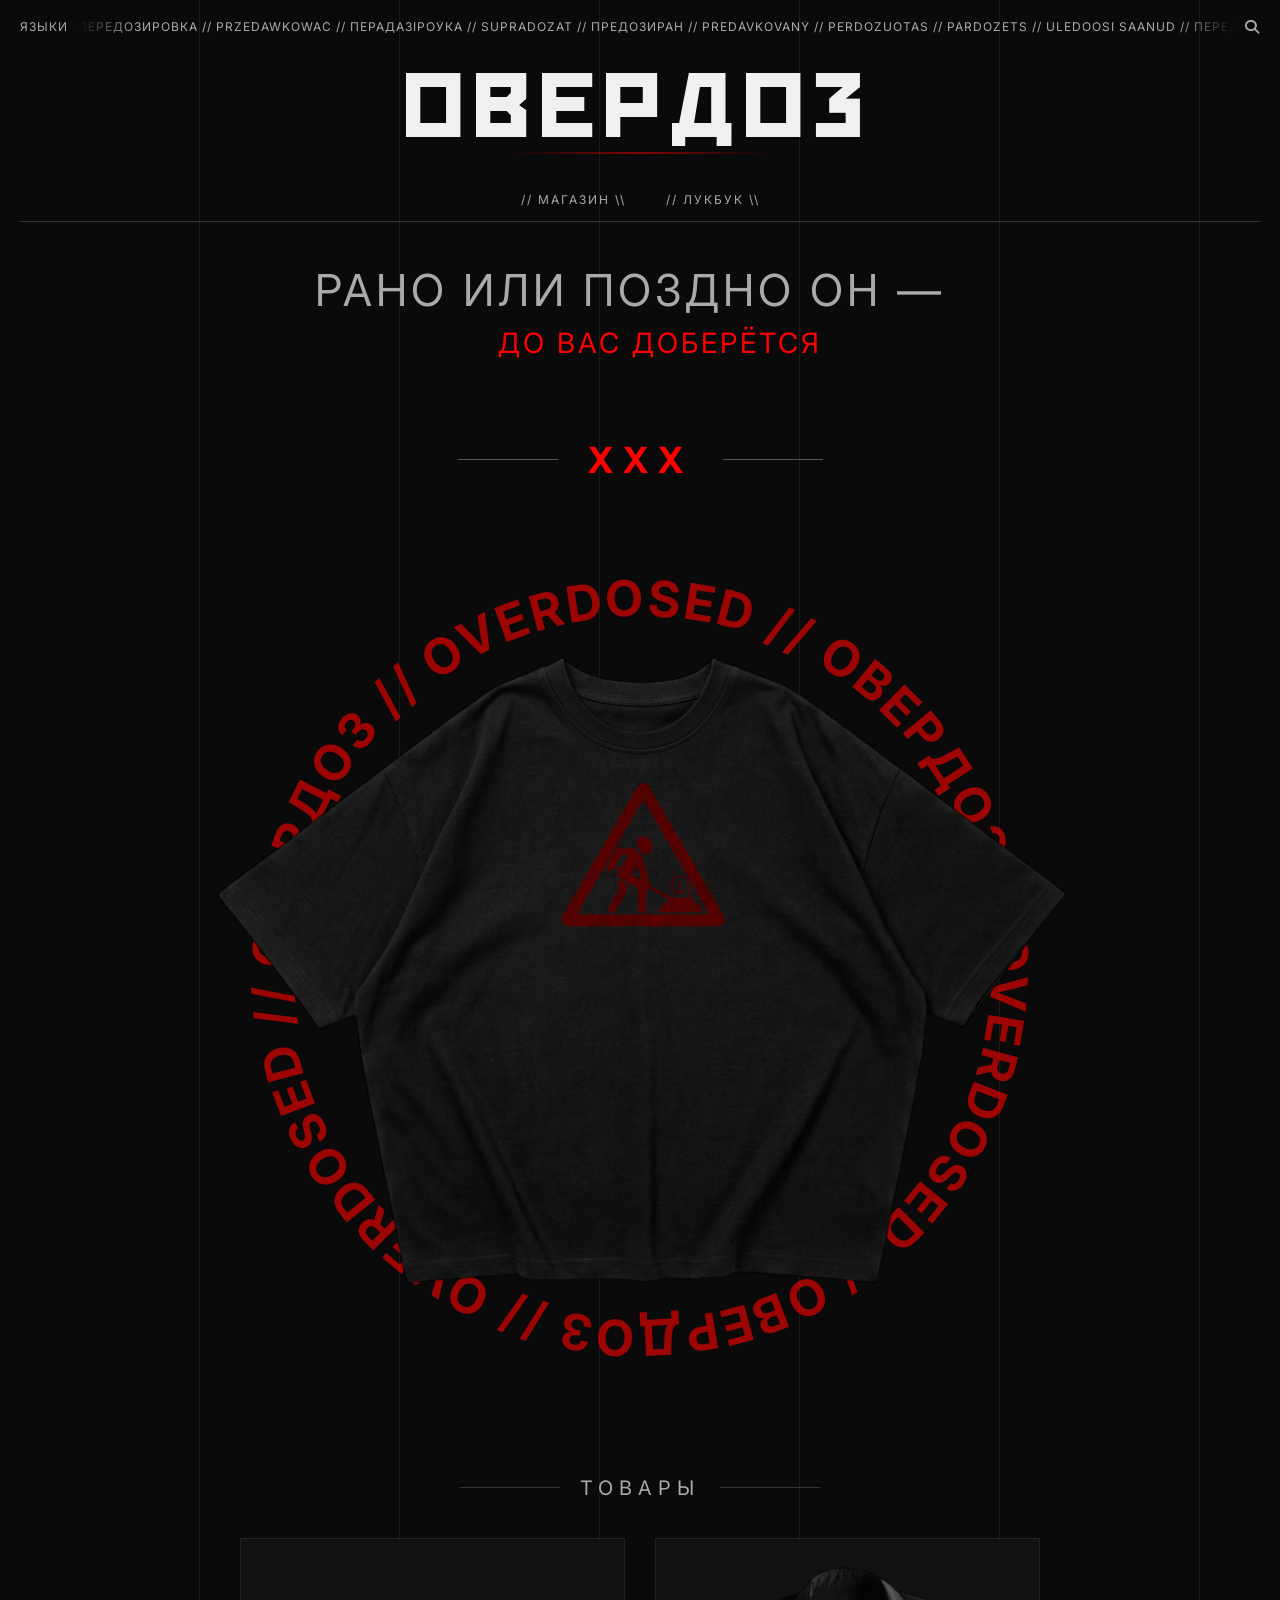
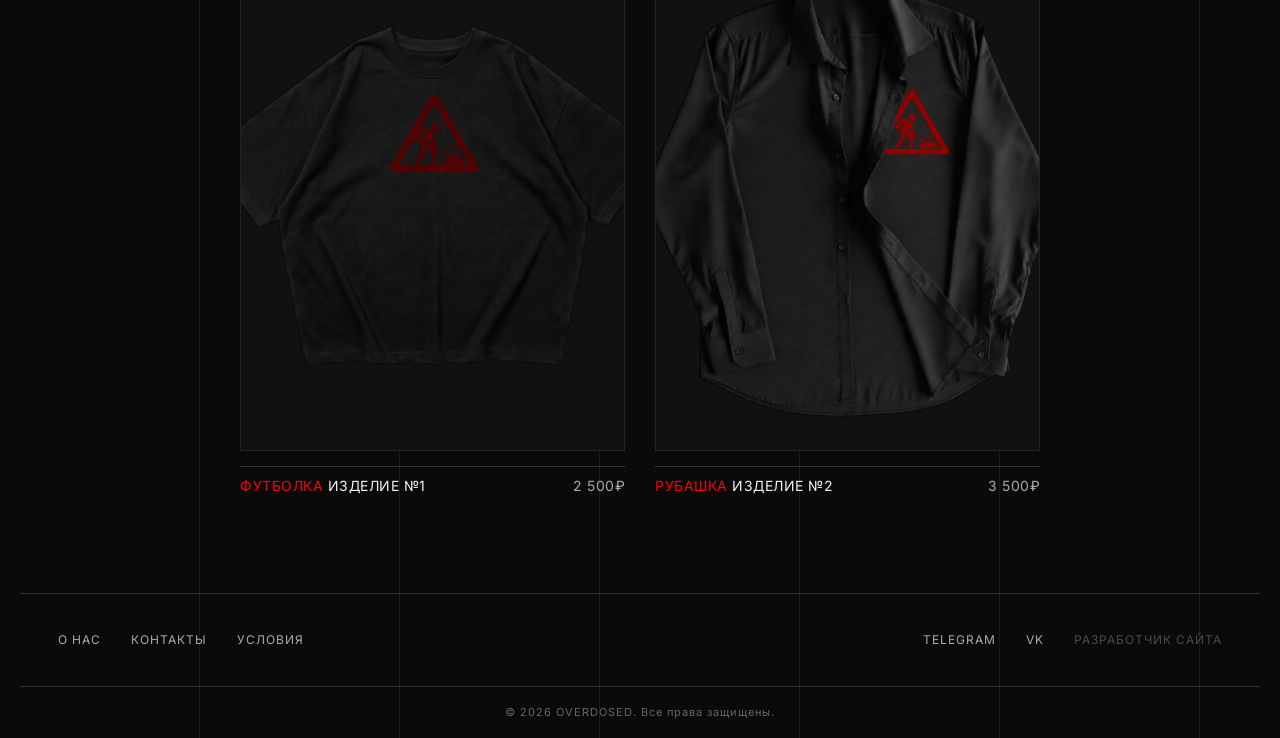
==== commit 50f13d1f: "Rotating text circle, bigger logo, card entrance animation, mobile fixes" ====
--- a/index.html
+++ b/index.html
@@ -52,12 +52,24 @@
                 </div>
                 
                 <!-- Главное изображение продукта с ссылкой -->
-                <a href="#enemy-hoodie" class="product-image-link">
-                    <div class="product-image">
-                        <img src="images/ti_gotov.png" alt="ENEMY HOODIE" class="main-product-img">
-                        <div class="image-fallback">ENEMY HOODIE</div>
+                <div class="product-image-wrapper">
+                    <div class="rotating-circle-wrapper">
+                        <svg class="rotating-text-circle" viewBox="0 0 400 400" xmlns="http://www.w3.org/2000/svg">
+                            <defs>
+                                <path id="circlePath" d="M 200,200 m -170,0 a 170,170 0 1,1 340,0 a 170,170 0 1,1 -340,0" fill="none"/>
+                            </defs>
+                            <text font-family="'Inter', sans-serif" font-size="24" font-weight="700" text-transform="uppercase">
+                                <textPath href="#circlePath" startOffset="0%" textLength="1060">ОВЕРДОЗ // OVERDOSED // ОВЕРДОЗ // OVERDOSED // ОВЕРДОЗ // OVERDOSED //</textPath>
+                            </text>
+                        </svg>
                     </div>
-                </a>
+                    <a href="#enemy-hoodie" class="product-image-link">
+                        <div class="product-image">
+                            <img src="images/ti_gotov.png" alt="ENEMY HOODIE" class="main-product-img">
+                            <div class="image-fallback">ENEMY HOODIE</div>
+                        </div>
+                    </a>
+                </div>
             </div>
             
             <!-- Products section -->
@@ -158,6 +170,8 @@
                 mainProductImg.style.transform = `scale(1.05) rotateX(${rotateX}deg) rotateY(${rotateY}deg)`;
             });
 
+
+
             // Reset on mouse leave
             productImage.addEventListener('mouseleave', () => {
                 mainProductImg.style.transform = 'scale(1.05) rotateX(0deg) rotateY(0deg)';
--- a/style.css
+++ b/style.css
@@ -134,7 +134,7 @@
 
 .logo {
     font-family: 'Red October', 'Inter', sans-serif;
-    font-size: 60px;
+    font-size: 80px;
     font-weight: 400;
     letter-spacing: 8px;
     text-transform: uppercase;
@@ -155,7 +155,7 @@
     bottom: -10px;
     left: 50%;
     transform: translateX(-50%);
-    width: 200px;
+    width: 260px;
     height: 2px;
     background: linear-gradient(90deg, transparent, #ff0000, transparent);
     opacity: 0.5;
@@ -164,7 +164,7 @@
 
 .logo-link:hover .logo::after {
     opacity: 0.8;
-    width: 250px;
+    width: 320px;
     background: linear-gradient(90deg, transparent, #ff0000, #ff0000, transparent);
 }
 
@@ -219,6 +219,49 @@
     flex-direction: column;
     align-items: center;
     margin-bottom: 50px;
+    position: relative;
+}
+
+.product-image-wrapper {
+    position: relative;
+    display: flex;
+    justify-content: center;
+    width: 100%;
+    max-width: 900px;
+}
+
+.rotating-circle-wrapper {
+    position: absolute;
+    width: 92%;
+    height: 92%;
+    top: 4%;
+    left: 4%;
+    pointer-events: none;
+    z-index: 0;
+    opacity: 0;
+    animation: circleFadeIn 0.8s ease-out 0.8s forwards;
+}
+
+.rotating-text-circle {
+    width: 100%;
+    height: 100%;
+    display: block;
+    animation: spinText 30s linear infinite;
+}
+
+@keyframes circleFadeIn {
+    0% { opacity: 0; transform: scale(0.9); }
+    100% { opacity: 0.6; transform: scale(1); }
+}
+
+@keyframes spinText {
+    0% { transform: rotate(0deg); }
+    100% { transform: rotate(360deg); }
+}
+
+.rotating-text-circle text {
+    text-transform: uppercase;
+    fill: #ff0000;
 }
 
 .product-title-section {
@@ -289,6 +332,8 @@
     max-width: 900px;
     margin: 0 auto;
     transition: transform 0.3s ease;
+    position: relative;
+    z-index: 1;
 }
 
 .product-image-link:hover {
@@ -660,6 +705,17 @@
 /* ===== ANIMATIONS ===== */
 
 /* Fade in animations */
+@keyframes cardAppear {
+    0% {
+        opacity: 0;
+        transform: translateY(30px) scale(0.95);
+    }
+    100% {
+        opacity: 1;
+        transform: translateY(0) scale(1);
+    }
+}
+
 @keyframes fadeInUp {
     from {
         opacity: 0;
@@ -792,7 +848,7 @@
 }
 
 .product-image-link {
-    animation: fadeInUp 1.2s ease-out 1.1s both;
+    animation: fadeInUp 0.6s ease-out 0.3s both;
 }
 
 .section-header {
@@ -812,13 +868,13 @@
 }
 
 .product-card {
-    animation: fadeInUp 0.8s ease-out backwards;
-}
-
-.product-card:nth-child(1) { animation-delay: 0.1s; }
-.product-card:nth-child(2) { animation-delay: 0.2s; }
-.product-card:nth-child(3) { animation-delay: 0.3s; }
-.product-card:nth-child(4) { animation-delay: 0.4s; }
+    animation: cardAppear 1.2s ease-out backwards;
+}
+
+.product-card:nth-child(1) { animation-delay: 0.2s; }
+.product-card:nth-child(2) { animation-delay: 0.4s; }
+.product-card:nth-child(3) { animation-delay: 0.6s; }
+.product-card:nth-child(4) { animation-delay: 0.8s; }
 
 .product-image-container {
     transition: transform 0.6s ease, box-shadow 0.6s ease;
@@ -873,7 +929,7 @@
 /* Responsive styles */
 @media (max-width: 1200px) {
     .logo {
-        font-size: 55px;
+        font-size: 70px;
         letter-spacing: 6px;
     }
     
@@ -902,7 +958,7 @@
 
 @media (max-width: 1024px) {
     .logo {
-        font-size: 45px;
+        font-size: 55px;
         letter-spacing: 5px;
     }
     
@@ -911,11 +967,11 @@
     }
     
     .logo::after {
-        width: 160px;
+        width: 180px;
     }
     
     .logo-link:hover .logo::after {
-        width: 190px;
+        width: 220px;
     }
     
     .main-nav {
@@ -955,7 +1011,7 @@
     }
     
     .logo {
-        font-size: 54px;
+        font-size: 60px;
         letter-spacing: 4px;
     }
     
@@ -964,11 +1020,11 @@
     }
     
     .logo::after {
-        width: 140px;
+        width: 170px;
     }
     
     .logo-link:hover .logo::after {
-        width: 170px;
+        width: 200px;
     }
     
     .main-nav {
@@ -1060,12 +1116,12 @@
     }
 
     .logo {
-        font-size: 48px;
+        font-size: 52px;
         letter-spacing: 3px;
     }
     
     .logo::after {
-        width: 130px;
+        width: 150px;
     }
     
     .logo-link:hover .logo {
@@ -1073,7 +1129,7 @@
     }
     
     .logo-link:hover .logo::after {
-        width: 160px;
+        width: 180px;
     }
     
     .availability {
@@ -1145,10 +1201,10 @@
         padding: 8px;
     }
     .logo {
-        font-size: 40px;
+        font-size: 44px;
     }
     .logo::after {
-        width: 100px;
+        width: 120px;
     }
     .products-grid {
         gap: 35px;
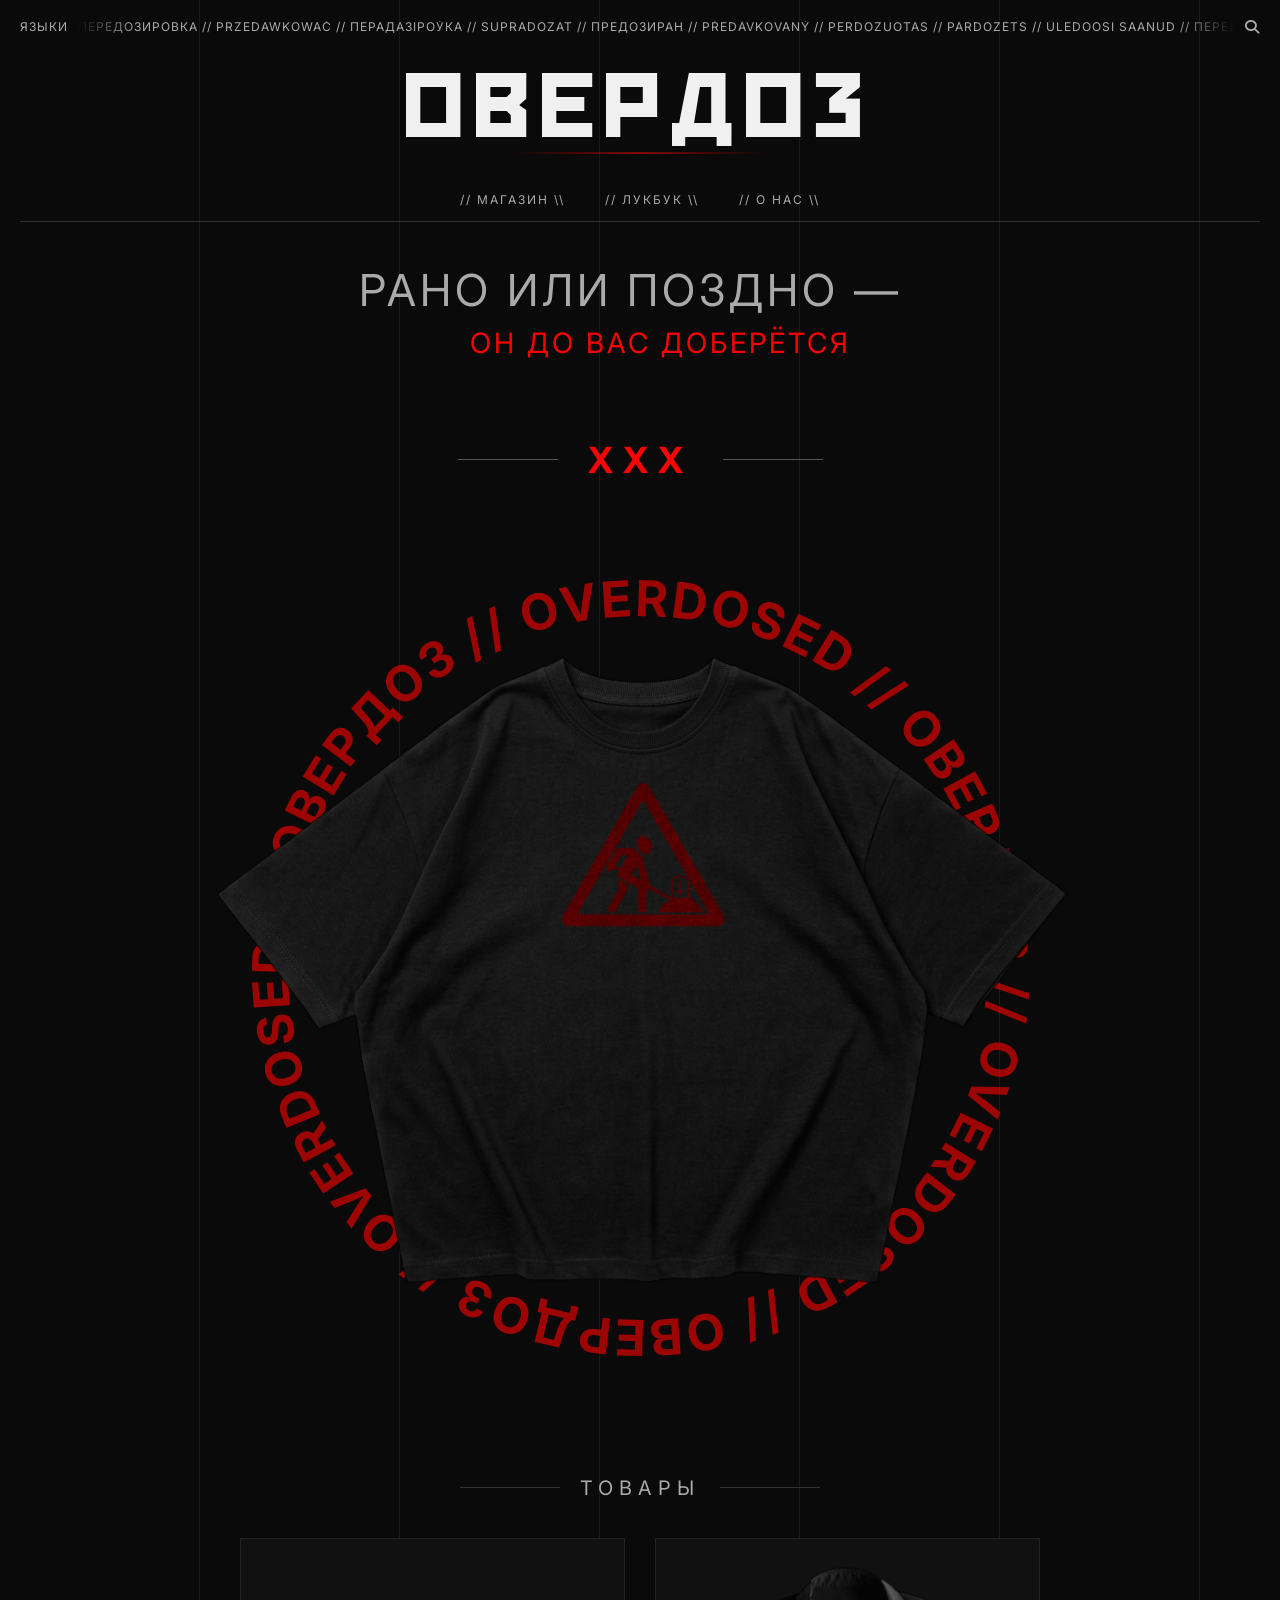
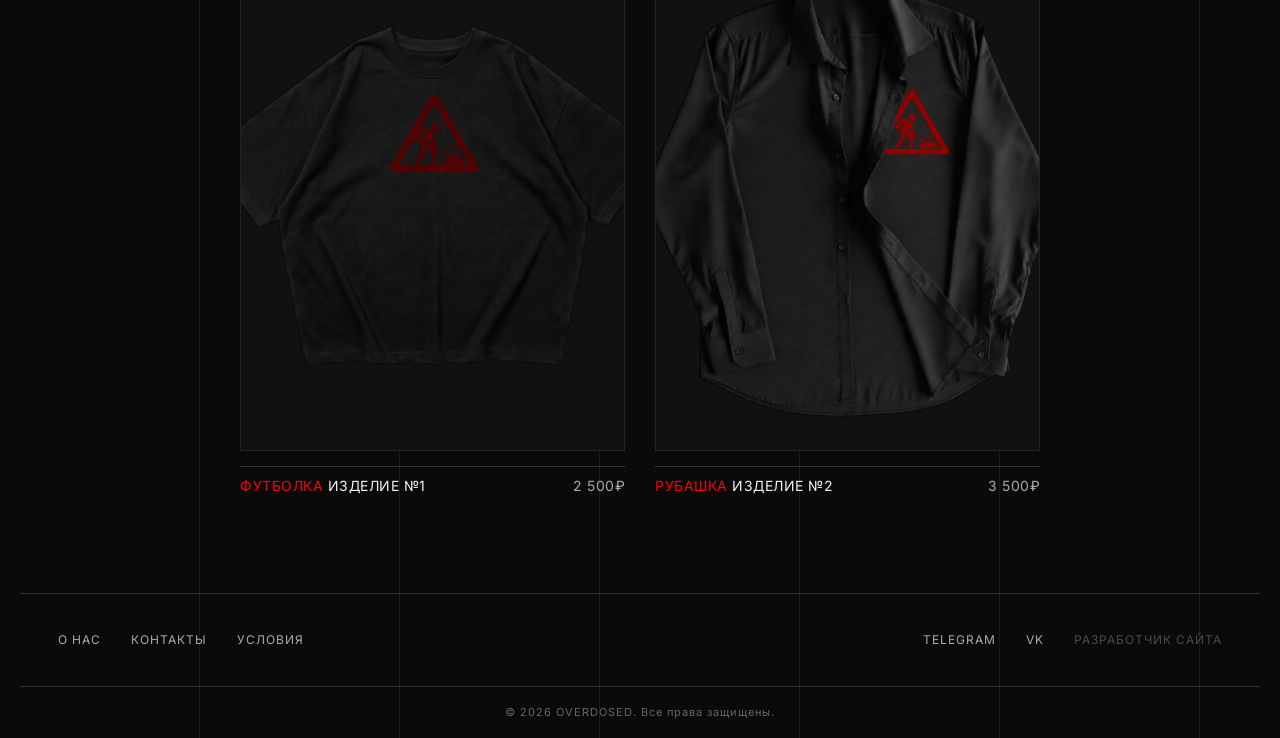
==== commit 4195138a: "Slogan line break fix, smooth hover rotation speed, red pulse on rotating text, v1.13.0" ====
--- a/index.html
+++ b/index.html
@@ -5,7 +5,7 @@
     <meta name="viewport" content="width=device-width, initial-scale=1.0">
     <title>OVERDOSED – Not a Drugs</title>
     <link rel="icon" type="image/png" href="images/photo_2025-02-17_22-31-16-Photoroom.png">
-    <link rel="stylesheet" href="style.css">
+    <link rel="stylesheet" href="style.css?v=1.13.0">
     <link rel="preconnect" href="https://fonts.googleapis.com">
     <link rel="preconnect" href="https://fonts.gstatic.com" crossorigin>
     <link href="https://fonts.googleapis.com/css2?family=Inter:wght@300;400;500;600;700&display=swap" rel="stylesheet">
@@ -34,6 +34,7 @@
             <nav class="main-nav">
                 <a href="#shop" class="nav-link">// <span class="nav-text" data-i18n="shop">МАГАЗИН</span> \\</a>
                 <a href="lookbook.html" class="nav-link">// <span class="nav-text" data-i18n="lookbook">ЛУКБУК</span> \\</a>
+                <a href="about.html" class="nav-link">// <span class="nav-text" data-i18n="about">О НАС</span> \\</a>
             </nav>
         </header>
 
@@ -41,7 +42,7 @@
         <main class="main-content">
             <div class="product-hero">
                 <div class="product-title-section">
-                    <p class="availability" data-i18n="availability" data-i18n-html="true"><span class="av-line-1">Рано или поздно он —</span> <span class="red-text av-line-2">до вас доберётся</span></p>
+                    <p class="availability" data-i18n="availability" data-i18n-html="true"><span class="av-line-1">Рано или поздно —</span> <span class="red-text av-line-2">он до вас доберётся</span></p>
                 </div>
 
                 <!-- XXX с ГОРИЗОНТАЛЬНЫМИ полосками над изображением -->
@@ -137,7 +138,7 @@
         </footer>
     </div>
 
-    <script src="i18n.js"></script>
+    <script src="i18n.js?v=1.13.0"></script>
     <script>
         // Mouse follow effect for main product image
         const productImage = document.querySelector('.product-image-link');
@@ -155,6 +156,37 @@
         updateIndexPrices();
         document.addEventListener('languageChanged', updateIndexPrices);
 
+        // Smooth rotating circle with speed lerp on hover
+        (function() {
+            const circle = document.querySelector('.rotating-text-circle');
+            const wrapper = document.querySelector('.product-image-wrapper');
+            if (!circle || !wrapper) return;
+
+            let angle = 0;
+            let currentSpeed = 30;
+            let targetSpeed = 30;
+            let lastTime = 0;
+            let id = null;
+
+            function frame(time) {
+                if (!lastTime) lastTime = time;
+                const dt = Math.min((time - lastTime) / 1000, 0.1);
+                lastTime = time;
+
+                currentSpeed += (targetSpeed - currentSpeed) * Math.min(dt * 4, 0.12);
+                if (Math.abs(currentSpeed - targetSpeed) < 0.01) currentSpeed = targetSpeed;
+
+                const step = (dt / currentSpeed) * 360;
+                angle = (angle + step) % 360;
+                circle.style.transform = 'rotate(' + angle + 'deg)';
+                id = requestAnimationFrame(frame);
+            }
+
+            wrapper.addEventListener('mouseenter', function() { targetSpeed = 10; });
+            wrapper.addEventListener('mouseleave', function() { targetSpeed = 30; });
+            id = requestAnimationFrame(frame);
+        })();
+
         if (productImage && mainProductImg) {
             document.addEventListener('mousemove', (e) => {
                 const rect = productImage.getBoundingClientRect();
@@ -167,7 +199,7 @@
                 const rotateX = (mouseY / rect.height) * 8;
                 const rotateY = (mouseX / rect.width) * 8;
                 
-                mainProductImg.style.transform = `scale(1.05) rotateX(${rotateX}deg) rotateY(${rotateY}deg)`;
+                mainProductImg.style.transform = 'scale(1.05) rotateX(' + rotateX + 'deg) rotateY(' + rotateY + 'deg)';
             });
 
 
--- a/style.css
+++ b/style.css
@@ -246,7 +246,7 @@
     width: 100%;
     height: 100%;
     display: block;
-    animation: spinText 30s linear infinite;
+    transform-origin: center;
 }
 
 @keyframes circleFadeIn {
@@ -254,14 +254,22 @@
     100% { opacity: 0.6; transform: scale(1); }
 }
 
-@keyframes spinText {
-    0% { transform: rotate(0deg); }
-    100% { transform: rotate(360deg); }
-}
-
 .rotating-text-circle text {
     text-transform: uppercase;
     fill: #ff0000;
+    animation: svgRedPulse 3s ease-in-out infinite;
+    transform-origin: center;
+}
+
+@keyframes svgRedPulse {
+    0%, 100% {
+        fill: #ff0000;
+        filter: drop-shadow(0 0 5px rgba(255, 0, 0, 0.3));
+    }
+    50% {
+        fill: #ff3333;
+        filter: drop-shadow(0 0 12px rgba(255, 0, 0, 0.6));
+    }
 }
 
 .product-title-section {
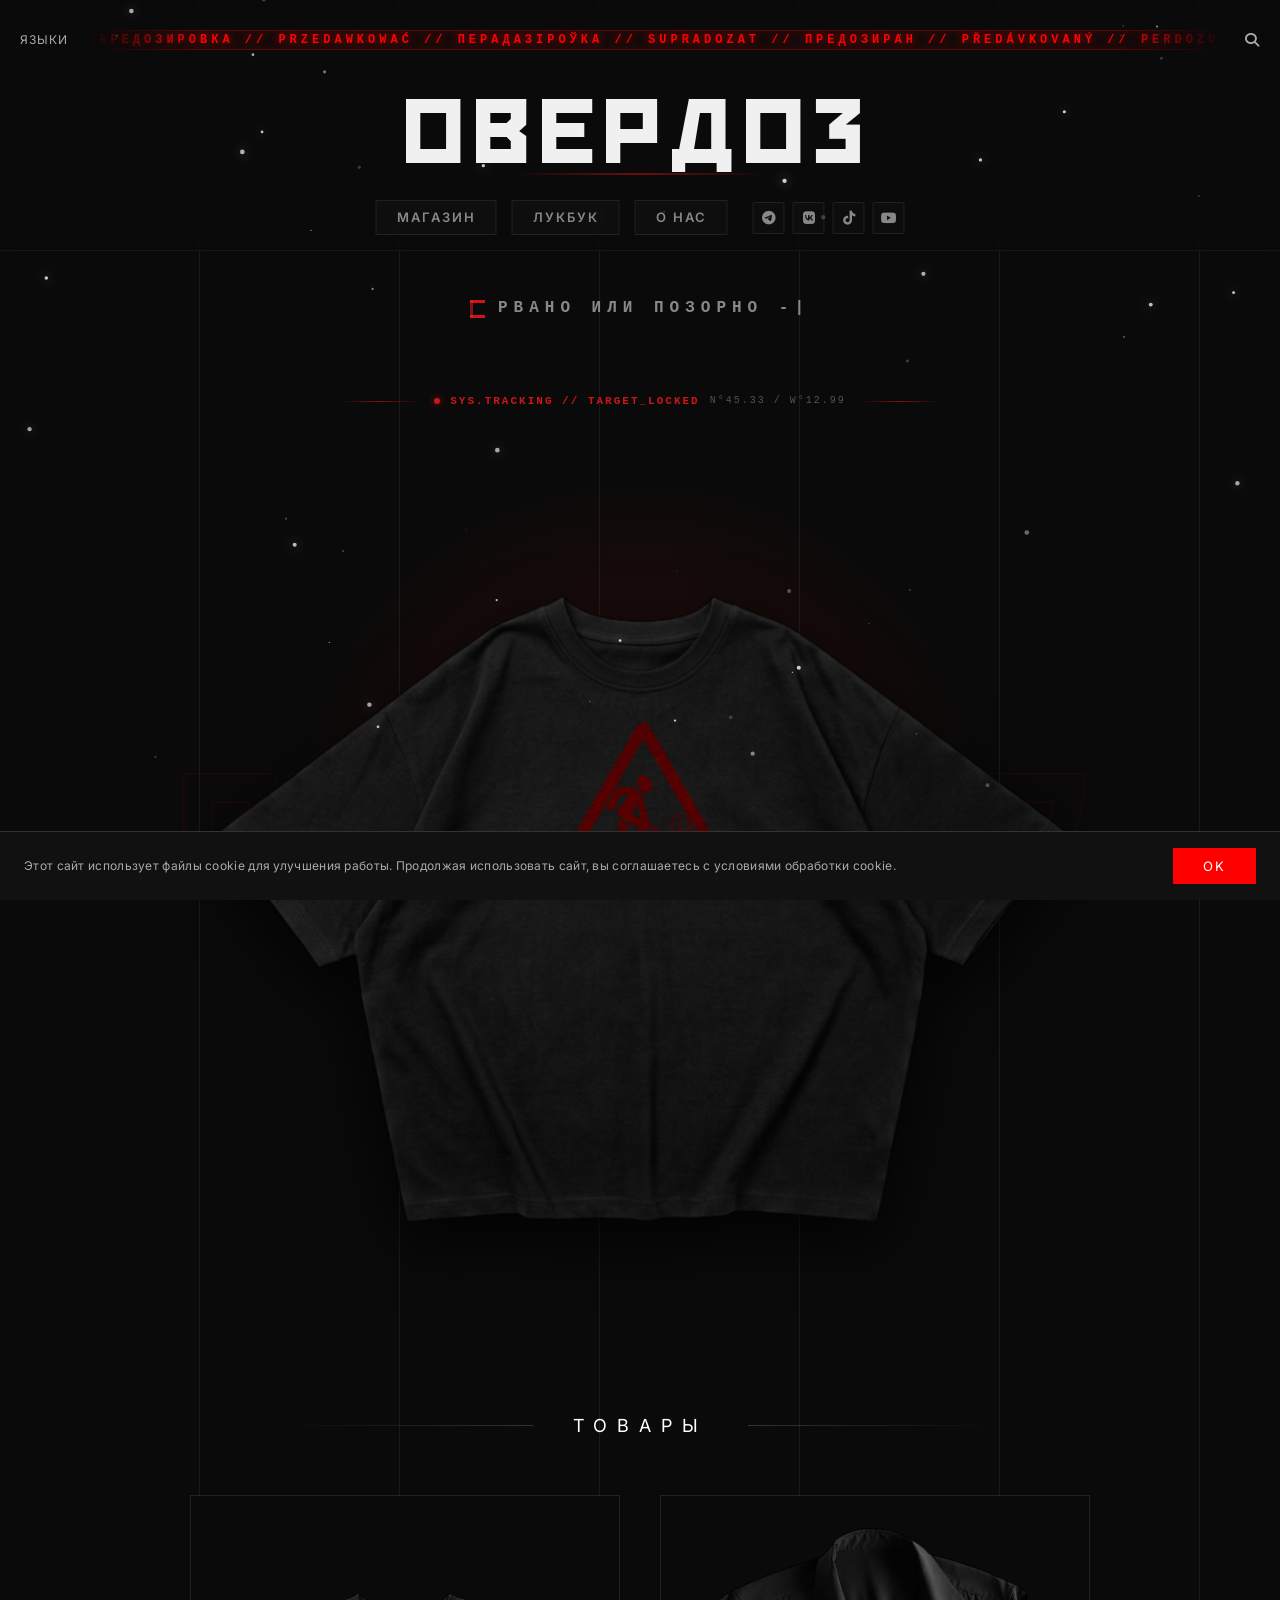
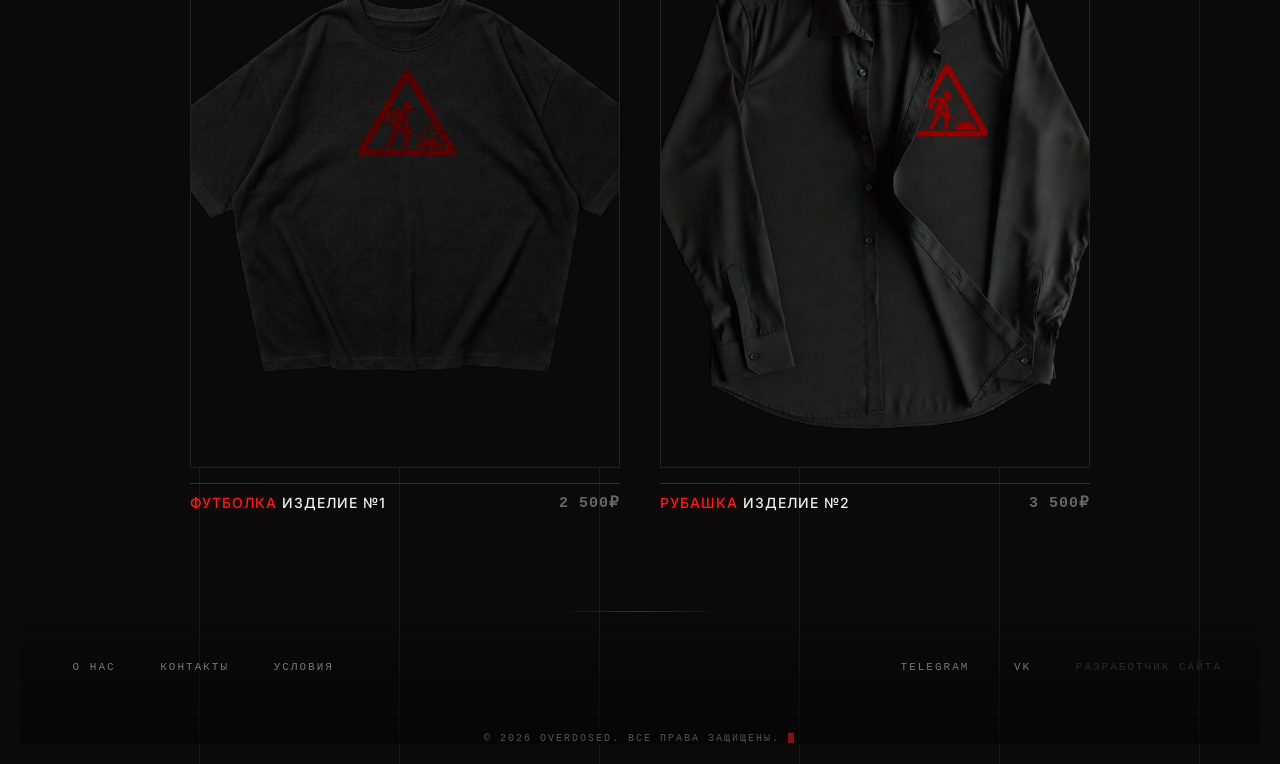
==== commit 6e3150b5: "Cyberpunk UI redesign: product page, lookbook, headers/footers, and social links" ====
--- a/index.html
+++ b/index.html
@@ -5,16 +5,29 @@
     <meta name="viewport" content="width=device-width, initial-scale=1.0">
     <title>OVERDOSED – Not a Drugs</title>
     <link rel="icon" type="image/png" href="images/photo_2025-02-17_22-31-16-Photoroom.png">
-    <link rel="stylesheet" href="style.css?v=1.13.0">
+    <link rel="stylesheet" href="style.css?v=1.12.0">
     <link rel="preconnect" href="https://fonts.googleapis.com">
     <link rel="preconnect" href="https://fonts.gstatic.com" crossorigin>
     <link href="https://fonts.googleapis.com/css2?family=Inter:wght@300;400;500;600;700&display=swap" rel="stylesheet">
     <link rel="stylesheet" href="https://cdnjs.cloudflare.com/ajax/libs/font-awesome/6.4.0/css/all.min.css">
+    <style>
+        .availability {
+            visibility: hidden; /* Hide before typing starts */
+        }
+        .tw-cursor {
+            animation: tw-blink 1s step-start infinite;
+            font-weight: inherit;
+            color: inherit;
+        }
+        @keyframes tw-blink {
+            50% { opacity: 0; }
+        }
+    </style>
 </head>
 <body>
-    <div class="container">
-        <!-- Header section -->
-        <header class="header">
+    <!-- Header section (Fixed to viewport) -->
+    <header class="header">
+        <div class="header-content">
             <div class="header-top">
                 <a href="#" class="header-link" id="langToggle" data-i18n="languages">ЯЗЫКИ</a>
                 <div class="marquee" id="headerMarquee"></div>
@@ -32,38 +45,46 @@
             
             <!-- Навигационная строка -->
             <nav class="main-nav">
-                <a href="#shop" class="nav-link">// <span class="nav-text" data-i18n="shop">МАГАЗИН</span> \\</a>
-                <a href="lookbook.html" class="nav-link">// <span class="nav-text" data-i18n="lookbook">ЛУКБУК</span> \\</a>
-                <a href="about.html" class="nav-link">// <span class="nav-text" data-i18n="about">О НАС</span> \\</a>
+                <a href="#shop" class="nav-link"><span class="nav-text" data-i18n="shop">МАГАЗИН</span></a>
+                <a href="lookbook.html" class="nav-link"><span class="nav-text" data-i18n="lookbook">ЛУКБУК</span></a>
+                <a href="about.html" class="nav-link"><span class="nav-text" data-i18n="about">О НАС</span></a>
+                <div class="header-socials">
+                    <a href="https://t.me/overdosedstore" target="_blank" class="h-social-link"><i class="fab fa-telegram"></i></a>
+                    <a href="https://vk.ru/overdosedstore" target="_blank" class="h-social-link"><i class="fab fa-vk"></i></a>
+                    <a href="https://www.tiktok.com/@overdosed.shop" target="_blank" class="h-social-link"><i class="fab fa-tiktok"></i></a>
+                    <a href="https://www.youtube.com/@%D0%BE%D0%B2%D0%B5%D1%80%D0%B4%D0%BE%D0%B7" target="_blank" class="h-social-link"><i class="fab fa-youtube"></i></a>
+                </div>
             </nav>
-        </header>
+        </div>
+    </header>
+
+    <div class="container">
 
         <!-- Main content -->
         <main class="main-content">
             <div class="product-hero">
+                <!-- Premium Aesthetic Layers -->
+                <div class="hero-bg-text">OVERDOSED</div>
+                <div class="hero-glow"></div>
+
                 <div class="product-title-section">
-                    <p class="availability" data-i18n="availability" data-i18n-html="true"><span class="av-line-1">Рано или поздно —</span> <span class="red-text av-line-2">он до вас доберётся</span></p>
-                </div>
-
-                <!-- XXX с ГОРИЗОНТАЛЬНЫМИ полосками над изображением -->
-                <div class="xxx-above-image">
-                    <div class="horizontal-line"></div>
-                    <h2 class="xxx-title-above red-text" data-i18n="xxx">XXX</h2>
-                    <div class="horizontal-line"></div>
+                    <p class="availability" data-i18n="availability" data-i18n-html="true"><span class="av-line-1">Рано или поздно он —</span> <span class="red-text av-line-2">до вас доберётся...</span></p>
+                </div>
+
+                <!-- Tactical UI Divider -->
+                <div class="tech-divider">
+                    <div class="tech-line"></div>
+                    <div class="tech-data">
+                        <span class="tech-blink"></span>
+                        <span class="tech-text">SYS.TRACKING // TARGET_LOCKED</span>
+                        <span class="tech-coords">N°45.33 / W°12.99</span>
+                    </div>
+                    <div class="tech-line"></div>
                 </div>
                 
                 <!-- Главное изображение продукта с ссылкой -->
                 <div class="product-image-wrapper">
-                    <div class="rotating-circle-wrapper">
-                        <svg class="rotating-text-circle" viewBox="0 0 400 400" xmlns="http://www.w3.org/2000/svg">
-                            <defs>
-                                <path id="circlePath" d="M 200,200 m -170,0 a 170,170 0 1,1 340,0 a 170,170 0 1,1 -340,0" fill="none"/>
-                            </defs>
-                            <text font-family="'Inter', sans-serif" font-size="24" font-weight="700" text-transform="uppercase">
-                                <textPath href="#circlePath" startOffset="0%" textLength="1060">ОВЕРДОЗ // OVERDOSED // ОВЕРДОЗ // OVERDOSED // ОВЕРДОЗ // OVERDOSED //</textPath>
-                            </text>
-                        </svg>
-                    </div>
+
                     <a href="#enemy-hoodie" class="product-image-link">
                         <div class="product-image">
                             <img src="images/ti_gotov.png" alt="ENEMY HOODIE" class="main-product-img">
@@ -83,11 +104,14 @@
                 
                 <div class="products-grid">
                     <!-- Продукт 1 -->
-                    <a href="product.html?id=1" class="product-link">
+                    <a href="product.html?id=1" class="product-link product-card-animate" style="animation-delay: 0.1s;">
                         <div class="product-card">
                             <div class="product-image-container">
                                 <img src="images/ti_gotov.png" alt="ENEMY SYSTEM HOODIE" class="product-img">
                                 <div class="image-fallback-small"><span class="red-text">ENEMY</span> SYSTEM HOODIE</div>
+                                <div class="product-overlay">
+                                    <span class="product-overlay-text" data-i18n="view_product">СМОТРЕТЬ</span>
+                                </div>
                             </div>
                             <div class="product-info">
                                 <h4 class="product-name" data-i18n="product_1_fullname" data-i18n-html="true" data-i18n-ru='<span class="red-text">ФУТБОЛКА</span> ИЗДЕЛИЕ №1' data-i18n-en='<span class="red-text">T-SHIRT</span> PRODUCT №1'><span class="red-text">ФУТБОЛКА</span> ИЗДЕЛИЕ №1</h4>
@@ -97,11 +121,14 @@
                     </a>
                     
                     <!-- Продукт 2 -->
-                    <a href="product.html?id=2" class="product-link">
+                    <a href="product.html?id=2" class="product-link product-card-animate" style="animation-delay: 0.3s;">
                         <div class="product-card">
                             <div class="product-image-container">
                                 <img src="images/rubashka.png" alt="ENEMY SYSTEM HOODIE" class="product-img">
                                 <div class="image-fallback-small"><span class="red-text">ENEMY</span> SYSTEM HOODIE</div>
+                                <div class="product-overlay">
+                                    <span class="product-overlay-text" data-i18n="view_product">СМОТРЕТЬ</span>
+                                </div>
                             </div>
                             <div class="product-info">
                                 <h4 class="product-name" data-i18n="product_2_fullname" data-i18n-html="true" data-i18n-ru='<span class="red-text">РУБАШКА</span> ИЗДЕЛИЕ №2' data-i18n-en='<span class="red-text">SHIRT</span> PRODUCT №2'><span class="red-text">РУБАШКА</span> ИЗДЕЛИЕ №2</h4>
@@ -126,7 +153,7 @@
                 
                 <div class="social-links">
                     <a href="https://t.me/overdosedstore" target="_blank" class="social-link">TELEGRAM</a>
-                    <a href="https://vk.com/overdosed" target="_blank" class="social-link">VK</a>
+                    <a href="https://vk.ru/overdosedstore" target="_blank" class="social-link">VK</a>
                     <a href="https://t.me/paraxyozik" target="_blank" class="social-link social-link-faded">РАЗРАБОТЧИК САЙТА</a>
                 </div>
             </div>
@@ -138,7 +165,10 @@
         </footer>
     </div>
 
-    <script src="i18n.js?v=1.13.0"></script>
+    <script src="cookie-consent.js?v=1.14.0"></script>
+    <script src="i18n.js?v=1.12.0"></script>
+    <script src="header.js"></script>
+    <script src="particles.js"></script>
     <script>
         // Mouse follow effect for main product image
         const productImage = document.querySelector('.product-image-link');
@@ -182,7 +212,7 @@
                 id = requestAnimationFrame(frame);
             }
 
-            wrapper.addEventListener('mouseenter', function() { targetSpeed = 10; });
+            wrapper.addEventListener('mouseenter', function() { targetSpeed = 4; });
             wrapper.addEventListener('mouseleave', function() { targetSpeed = 30; });
             id = requestAnimationFrame(frame);
         })();
@@ -209,6 +239,106 @@
                 mainProductImg.style.transform = 'scale(1.05) rotateX(0deg) rotateY(0deg)';
             });
         }
+
+        // Typewriter Effect
+        document.addEventListener('DOMContentLoaded', () => {
+            function startTyping() {
+                const subtitle = document.querySelector('.availability');
+                if (!subtitle) return;
+                
+                const rawHTML = subtitle.innerHTML;
+                subtitle.innerHTML = '';
+                subtitle.style.visibility = 'visible';
+                
+                const frames = [];
+                const delays = [];
+                
+                // Проверяем, русская ли это версия
+                const targetText = 'Рано или поздно';
+                const indexOfText = rawHTML.indexOf(targetText);
+                
+                if (indexOfText !== -1) {
+                    const tagPrefix = rawHTML.substring(0, indexOfText); // Всё до буквы 'Р' (включая html теги)
+                    const typo = 'Рвано или позорно -';
+                    const correctRestHTML = rawHTML.substring(indexOfText + 1); // Всё после первой буквы 'Р'
+                    
+                    // 1. Печатаем опечатку
+                    for (let i = 1; i <= typo.length; i++) {
+                        frames.push(tagPrefix + typo.substring(0, i));
+                        delays.push(i === typo.length ? 700 : 40 + Math.random() * 40); // пауза в конце опечатки
+                    }
+                    
+                    // 2. Стираем опечатку (до 'Р')
+                    for (let i = typo.length - 1; i >= 1; i--) {
+                        frames.push(tagPrefix + typo.substring(0, i));
+                        delays.push(25 + Math.random() * 15); // быстрое стирание
+                    }
+                    
+                    // 3. Печатаем правильный остаток
+                    let currentHTML = tagPrefix + 'Р';
+                    let j = 0;
+                    let isTag = false;
+                    while (j < correctRestHTML.length) {
+                        let char = correctRestHTML.charAt(j);
+                        if (char === '<') isTag = true;
+                        if (char === '>') isTag = false;
+                        
+                        currentHTML += char;
+                        j++;
+                        
+                        if (isTag || (j < correctRestHTML.length && correctRestHTML.charAt(j) === '<')) {
+                            // Пропускаем кадр, если мы внутри тега, чтобы он отрендерился мгновенно
+                        } else {
+                            frames.push(currentHTML);
+                            if (char === '.') {
+                                delays.push(500 + Math.random() * 300); // Медленная печать для точек
+                            } else {
+                                delays.push(35 + Math.random() * 30);
+                            }
+                        }
+                    }
+                } else {
+                    // Обычная печать для других языков (без опечатки)
+                    let currentHTML = '';
+                    let j = 0;
+                    let isTag = false;
+                    while (j < rawHTML.length) {
+                        let char = rawHTML.charAt(j);
+                        if (char === '<') isTag = true;
+                        if (char === '>') isTag = false;
+                        
+                        currentHTML += char;
+                        j++;
+                        
+                        if (isTag || (j < rawHTML.length && rawHTML.charAt(j) === '<')) {
+                            // Пропускаем
+                        } else {
+                            frames.push(currentHTML);
+                            delays.push(35 + Math.random() * 30);
+                        }
+                    }
+                }
+                
+                let frameIndex = 0;
+                
+                function playFrame() {
+                    if (frameIndex < frames.length) {
+                        subtitle.innerHTML = frames[frameIndex] + '<span class="tw-cursor">|</span>';
+                        let delay = delays[frameIndex];
+                        frameIndex++;
+                        setTimeout(playFrame, delay);
+                    } else {
+                        subtitle.innerHTML = rawHTML; // финиш
+                    }
+                }
+                
+                playFrame();
+            }
+            
+            // Запуск после того, как i18n точно применил переводы
+            setTimeout(startTyping, 250);
+            
+        });
     </script>
 </body>
 </html>
--- a/style.css
+++ b/style.css
@@ -1,1240 +1,1433 @@
-/* Подключение шрифта Red October */
-@font-face {
-    font-family: 'Red October';
-    src: url('fonts/Red October.ttf') format('truetype');
-    font-weight: normal;
-    font-style: normal;
-    font-display: swap;
-}
-
-/* Reset and base styles */
-html {
-    scroll-behavior: smooth;
-}
-
-* {
-    margin: 0;
-    padding: 0;
-    box-sizing: border-box;
-}
-
-body {
-    font-family: 'Inter', -apple-system, BlinkMacSystemFont, sans-serif;
-    background-color: #0a0a0a;
-    background-image: repeating-linear-gradient(
-        90deg,
-        transparent,
-        transparent 199px,
-        #1a1a1a 199px,
-        #1a1a1a 200px
-    );
-    color: #f0f0f0;
-    line-height: 1;
-    overflow-x: hidden;
-}
-
-.container {
-    max-width: 1400px;
-    margin: 0 auto;
-    padding: 20px;
-    overflow-x: hidden;
-}
-
-/* Ссылки по умолчанию */
-a {
-    text-decoration: none;
-    color: inherit;
-}
-
-/* КРАСНЫЙ ЦВЕТ - основной акцент */
-.red-text {
-    color: #ff0000;
-}
-
-/* Header styles */
-.header {
-    border-bottom: 1px solid #333;
-    padding-bottom: 15px;
-    margin-bottom: 40px;
-}
-
-.header-top {
-    display: flex;
-    justify-content: space-between;
-    align-items: center;
-    flex-wrap: wrap;
-    gap: 10px;
-    margin-bottom: 30px;
-    font-size: 12px;
-    letter-spacing: 1px;
-    text-transform: uppercase;
-}
-
-.header-link {
-    color: #aaa;
-    cursor: pointer;
-    transition: color 0.3s;
-    text-decoration: none;
-}
-
-.header-link:hover {
-    color: #ff0000;
-}
-
-.marquee {
-    flex: 1;
-    overflow: hidden;
-    white-space: nowrap;
-    min-width: 0;
-    color: #aaa;
-    font-size: inherit;
-    letter-spacing: inherit;
-    mask-image: linear-gradient(to right, transparent 0%, #000 5%, #000 95%, transparent 100%);
-    -webkit-mask-image: linear-gradient(to right, transparent 0%, #000 5%, #000 95%, transparent 100%);
-}
-
-.marquee-track {
-    display: inline-block;
-    white-space: nowrap;
-    animation: marqueeScroll 40s linear infinite;
-}
-
-@keyframes marqueeScroll {
-    0% { transform: translateX(0); }
-    100% { transform: translateX(-50%); }
-}
-
-.search-icon {
-    color: #aaa;
-    cursor: pointer;
-    font-size: 14px;
-    text-decoration: none;
-    display: inline-block;
-}
-
-.search-icon:hover {
-    color: #ff0000;
-}
-
-/* Логотип OVERDOSED с ссылкой */
-.logo-section {
-    text-align: center;
-    margin-bottom: 30px;
-}
-
-.logo-link {
-    text-decoration: none;
-    display: inline-block;
-    transition: transform 0.3s ease;
-}
-
-.logo-link:hover {
-    transform: scale(1.02);
-}
-
-.logo {
-    font-family: 'Red October', 'Inter', sans-serif;
-    font-size: 80px;
-    font-weight: 400;
-    letter-spacing: 8px;
-    text-transform: uppercase;
-    margin-bottom: 20px;
-    position: relative;
-    color: #f0f0f0;
-    transition: text-shadow 0.3s ease, letter-spacing 0.3s ease;
-}
-
-.logo-link:hover .logo {
-    text-shadow: 0 0 15px rgba(255, 0, 0, 0.4);
-    letter-spacing: 9px;
-}
-
-.logo::after {
-    content: '';
-    position: absolute;
-    bottom: -10px;
-    left: 50%;
-    transform: translateX(-50%);
-    width: 260px;
-    height: 2px;
-    background: linear-gradient(90deg, transparent, #ff0000, transparent);
-    opacity: 0.5;
-    transition: all 0.3s ease;
-}
-
-.logo-link:hover .logo::after {
-    opacity: 0.8;
-    width: 320px;
-    background: linear-gradient(90deg, transparent, #ff0000, #ff0000, transparent);
-}
-
-/* Навигационная строка */
-.main-nav {
-    display: flex;
-    justify-content: center;
-    gap: 40px;
-    margin-top: 10px;
-}
-
-.nav-link {
-    color: #aaa;
-    text-decoration: none;
-    font-size: 12px;
-    letter-spacing: 2px;
-    text-transform: uppercase;
-    transition: color 0.3s;
-    position: relative;
-}
-
-.nav-text {
-    transition: color 0.3s;
-}
-
-.nav-link:hover .nav-text {
-    color: #ff0000;
-}
-
-.nav-link::after {
-    content: '';
-    position: absolute;
-    width: 0;
-    height: 1px;
-    bottom: -5px;
-    left: 0;
-    background-color: #ff0000;
-    transition: width 0.3s;
-}
-
-.nav-link:hover::after {
-    width: 100%;
-}
-
-/* Main content styles */
-.main-content {
-    margin-bottom: 80px;
-}
-
-.product-hero {
-    display: flex;
-    flex-direction: column;
-    align-items: center;
-    margin-bottom: 50px;
-    position: relative;
-}
-
-.product-image-wrapper {
-    position: relative;
-    display: flex;
-    justify-content: center;
-    width: 100%;
-    max-width: 900px;
-}
-
-.rotating-circle-wrapper {
-    position: absolute;
-    width: 92%;
-    height: 92%;
-    top: 4%;
-    left: 4%;
-    pointer-events: none;
-    z-index: 0;
-    opacity: 0;
-    animation: circleFadeIn 0.8s ease-out 0.8s forwards;
-}
-
-.rotating-text-circle {
-    width: 100%;
-    height: 100%;
-    display: block;
-    transform-origin: center;
-}
-
-@keyframes circleFadeIn {
-    0% { opacity: 0; transform: scale(0.9); }
-    100% { opacity: 0.6; transform: scale(1); }
-}
-
-.rotating-text-circle text {
-    text-transform: uppercase;
-    fill: #ff0000;
-    animation: svgRedPulse 3s ease-in-out infinite;
-    transform-origin: center;
-}
-
-@keyframes svgRedPulse {
-    0%, 100% {
-        fill: #ff0000;
-        filter: drop-shadow(0 0 5px rgba(255, 0, 0, 0.3));
-    }
-    50% {
-        fill: #ff3333;
-        filter: drop-shadow(0 0 12px rgba(255, 0, 0, 0.6));
-    }
-}
-
-.product-title-section {
-    text-align: center;
-    margin-bottom: 40px;
-}
-
-.product-title {
-    font-size: clamp(24px, 4vw, 48px);
-    font-weight: 400;
-    letter-spacing: 5px;
-    text-transform: uppercase;
-    margin-bottom: 10px;
-    overflow-wrap: break-word;
-}
-
-.availability {
-    font-size: 38px;
-    letter-spacing: 4px;
-    text-transform: uppercase;
-    color: #aaa;
-    line-height: 1.3;
-}
-
-.av-line-1 {
-    display: block;
-    font-size: 44px;
-    margin-bottom: 6px;
-    margin-left: -20px;
-}
-
-.av-line-2 {
-    display: block;
-    font-size: 28px;
-    letter-spacing: 3px;
-    margin-left: 40px;
-}
-
-/* XXX с ГОРИЗОНТАЛЬНЫМИ полосками */
-.xxx-above-image {
-    display: flex;
-    align-items: center;
-    justify-content: center;
-    gap: 30px;
-    margin: 40px 0;
-    position: relative;
-}
-
-.horizontal-line {
-    width: 100px;
-    height: 1px;
-    background-color: #555;
-}
-
-.xxx-title-above {
-    font-size: 36px;
-    letter-spacing: 10px;
-    text-transform: uppercase;
-    color: #ff0000;
-    margin: 0;
-}
-
-/* Ссылка для главного изображения */
-.product-image-link {
-    display: block;
-    text-decoration: none;
-    width: 100%;
-    max-width: 900px;
-    margin: 0 auto;
-    transition: transform 0.3s ease;
-    position: relative;
-    z-index: 1;
-}
-
-.product-image-link:hover {
-    transform: scale(1.01);
-}
-
-/* Стили для главного квадратного изображения продукта */
-.product-image {
-    width: 100%;
-    aspect-ratio: 1 / 1;
-    position: relative;
-    overflow: hidden;
-    background-color: #11111100;
-    border: 0.1px solid #22222200;
-    perspective: 1200px;
-}
-
-.main-product-img {
-    position: absolute;
-    top: 0;
-    left: 0;
-    width: 100%;
-    height: 100%;
-    object-fit: contain;
-    object-position: center;
-    transition: transform 0.15s ease-out;
-    display: block;
-    transform-style: preserve-3d;
-    transform: scale(1.05) rotateX(0deg) rotateY(0deg);
-}
-
-.image-fallback {
-    position: absolute;
-    top: 50%;
-    left: 50%;
-    transform: translate(-50%, -50%);
-    color: #444;
-    font-size: 18px;
-    letter-spacing: 3px;
-    text-transform: uppercase;
-    display: none;
-}
-
-/* Если изображение не загрузилось, показываем fallback */
-.product-image:has(img:not([src])) .image-fallback,
-.product-image img[src=""] + .image-fallback {
-    display: block;
-}
-
-/* Divider styles */
-.divider {
-    display: flex;
-    align-items: center;
-    justify-content: center;
-    gap: 100px;
-    margin: 50px 0;
-}
-
-.divider-line {
-    width: 100px;
-    height: 1px;
-    background-color: #333;
-}
-
-/* Products section */
-.products-section {
-    margin-top: 60px;
-}
-
-.section-header {
-    display: flex;
-    align-items: center;
-    justify-content: center;
-    gap: 20px;
-    margin-bottom: 40px;
-}
-
-.section-line {
-    width: 100px;
-    height: 1px;
-    background-color: #333;
-}
-
-.section-title {
-    font-size: 20px;
-    letter-spacing: 6px;
-    text-transform: uppercase;
-    color: #aaa;
-    font-weight: 400;
-}
-
-/* Ссылки для карточек продуктов */
-.product-link {
-    display: block;
-    text-decoration: none;
-    transition: transform 0.3s ease;
-}
-
-.product-link:hover {
-    transform: translateY(-5px);
-}
-
-/* Стили для карточек продуктов */
-.products-grid {
-    display: grid;
-    grid-template-columns: repeat(2, 1fr);
-    gap: 30px;
-    max-width: 800px;
-    margin: 0 auto;
-}
-
-.product-card {
-    display: flex;
-    flex-direction: column;
-}
-
-.product-image-container {
-    width: 100%;
-    aspect-ratio: 3 / 4;
-    position: relative;
-    overflow: hidden;
-    background-color: #111111;
-    border: 1px solid #222;
-    margin-bottom: 15px;
-}
-
-.product-img {
-    position: absolute;
-    top: 0;
-    left: 0;
-    width: 100%;
-    height: 100%;
-    object-fit: cover;
-    object-position: center;
-    transition: transform 0.5s ease;
-}
-
-.product-link:hover .product-img {
-    transform: scale(1.08);
-}
-
-.image-fallback-small {
-    position: absolute;
-    top: 50%;
-    left: 50%;
-    transform: translate(-50%, -50%);
-    color: #444;
-    font-size: 12px;
-    letter-spacing: 1px;
-    text-transform: uppercase;
-    text-align: center;
-    display: none;
-}
-
-.product-image-container:has(img:not([src])) .image-fallback-small,
-.product-image-container img[src=""] + .image-fallback-small {
-    display: block;
-}
-
-.product-info {
-    display: flex;
-    justify-content: space-between;
-    align-items: flex-start;
-    border-top: 1px solid #333;
-    padding-top: 12px;
-}
-
-.product-name {
-    font-size: 14px;
-    font-weight: 400;
-    letter-spacing: 0.5px;
-    text-transform: uppercase;
-    max-width: 70%;
-}
-
-.product-price {
-    font-size: 14px;
-    color: #aaa;
-    letter-spacing: 0.5px;
-}
-
-/* Footer styles */
-.footer {
-    border-top: 1px solid #333;
-    padding-top: 40px;
-    margin-top: 80px;
-}
-
-.footer-content {
-    display: flex;
-    justify-content: space-between;
-    align-items: flex-start;
-    flex-wrap: wrap;
-    margin-bottom: 30px;
-    gap: 20px;
-    padding: 0 38px;
-}
-
-.footer-links {
-    display: flex;
-    flex-wrap: wrap;
-    gap: 30px;
-}
-
-.footer-link {
-    color: #aaa;
-    text-decoration: none;
-    font-size: 12px;
-    letter-spacing: 1px;
-    text-transform: uppercase;
-    transition: color 0.3s;
-    position: relative;
-}
-
-.footer-link:hover {
-    color: #ff0000;
-}
-
-.footer-link::after {
-    content: '';
-    position: absolute;
-    width: 0;
-    height: 1px;
-    bottom: -5px;
-    left: 0;
-    background-color: #ff0000;
-    transition: width 0.3s;
-}
-
-.footer-link:hover::after {
-    width: 100%;
-}
-
-.social-links {
-    display: flex;
-    gap: 30px;
-}
-
-.social-link {
-    color: #aaa;
-    text-decoration: none;
-    font-size: 12px;
-    letter-spacing: 1px;
-    text-transform: uppercase;
-    transition: color 0.3s;
-}
-
-.social-link:hover {
-    color: #ff0000;
-}
-
-.social-link-faded {
-    opacity: 0.4 !important;
-    animation: none !important;
-}
-
-.social-link-faded:hover {
-    opacity: 0.8 !important;
-}
-
-/* Copyright */
-.copyright {
-    text-align: center;
-    margin-top: 40px;
-    padding-top: 20px;
-    border-top: 1px solid #333;
-    font-size: 11px;
-    color: #666;
-    letter-spacing: 1px;
-}
-
-/* ===== LANGUAGE SELECTOR MODAL ===== */
-.lang-modal-overlay {
-    position: fixed;
-    top: 0;
-    left: 0;
-    width: 100%;
-    height: 100%;
-    background: rgba(0, 0, 0, 0.85);
-    display: flex;
-    justify-content: center;
-    align-items: center;
-    z-index: 1000;
-    opacity: 0;
-    pointer-events: none;
-    transition: opacity 0.3s ease;
-}
-
-.lang-modal-overlay.active {
-    opacity: 1;
-    pointer-events: auto;
-}
-
-.lang-modal {
-    background: #111;
-    border: 1px solid #333;
-    padding: 40px;
-    max-width: 420px;
-    width: 90%;
-    max-height: 80vh;
-    overflow-y: auto;
-    transform: scale(0.95);
-    transition: transform 0.3s ease;
-}
-
-.lang-modal-overlay.active .lang-modal {
-    transform: scale(1);
-}
-
-.lang-modal-header {
-    display: flex;
-    justify-content: space-between;
-    align-items: center;
-    margin-bottom: 25px;
-}
-
-.lang-modal-title {
-    font-size: 14px;
-    letter-spacing: 2px;
-    text-transform: uppercase;
-    color: #aaa;
-    font-weight: 400;
-}
-
-.lang-modal-close {
-    background: none;
-    border: none;
-    color: #666;
-    font-size: 28px;
-    cursor: pointer;
-    transition: color 0.3s;
-    padding: 0 5px;
-}
-
-.lang-modal-close:hover {
-    color: #ff0000;
-}
-
-.lang-grid {
-    display: grid;
-    grid-template-columns: repeat(2, 1fr);
-    gap: 10px;
-}
-
-.lang-item {
-    background: transparent;
-    border: 1px solid #333;
-    color: #aaa;
-    padding: 14px 20px;
-    font-size: 13px;
-    letter-spacing: 0.5px;
-    cursor: pointer;
-    transition: all 0.3s ease;
-    font-family: 'Inter', sans-serif;
-    text-align: left;
-}
-
-.lang-item:hover {
-    border-color: #ff0000;
-    color: #f0f0f0;
-}
-
-.lang-item.active {
-    background: #ff0000;
-    border-color: #ff0000;
-    color: #fff;
-}
-
-/* ===== ANIMATIONS ===== */
-
-/* Fade in animations */
-@keyframes cardAppear {
-    0% {
-        opacity: 0;
-        transform: translateY(30px) scale(0.95);
-    }
-    100% {
-        opacity: 1;
-        transform: translateY(0) scale(1);
-    }
-}
-
-@keyframes fadeInUp {
-    from {
-        opacity: 0;
-        transform: translateY(20px);
-    }
-    to {
-        opacity: 1;
-        transform: translateY(0);
-    }
-}
-
-@keyframes fadeIn {
-    from {
-        opacity: 0;
-    }
-    to {
-        opacity: 1;
-    }
-}
-
-@keyframes slideInLeft {
-    from {
-        opacity: 0;
-        transform: translateX(-30px);
-    }
-    to {
-        opacity: 1;
-        transform: translateX(0);
-    }
-}
-
-@keyframes slideInRight {
-    from {
-        opacity: 0;
-        transform: translateX(30px);
-    }
-    to {
-        opacity: 1;
-        transform: translateX(0);
-    }
-}
-
-/* Pulsing effect for red text */
-@keyframes redPulse {
-    0%, 100% {
-        color: #ff0000;
-        text-shadow: 0 0 5px rgba(255, 0, 0, 0.3);
-    }
-    50% {
-        color: #ff3333;
-        text-shadow: 0 0 10px rgba(255, 0, 0, 0.5);
-    }
-}
-
-/* Glow effect */
-@keyframes glowPulse {
-    0%, 100% {
-        box-shadow: 0 0 5px rgba(255, 0, 0, 0.1);
-    }
-    50% {
-        box-shadow: 0 0 15px rgba(255, 0, 0, 0.3);
-    }
-}
-
-/* Subtle scale animation */
-@keyframes subtleScale {
-    0%, 100% {
-        transform: scale(1);
-    }
-    50% {
-        transform: scale(1.02);
-    }
-}
-
-/* Line animation */
-@keyframes expandLine {
-    from {
-        width: 0;
-        opacity: 0;
-    }
-    to {
-        width: 100px;
-        opacity: 1;
-    }
-}
-
-/* Apply animations */
-.header {
-    animation: fadeInUp 0.8s ease-out;
-}
-
-.logo {
-    animation: fadeInUp 1s ease-out 0.2s both;
-}
-
-.main-nav {
-    animation: fadeInUp 1s ease-out 0.3s both;
-}
-
-.nav-link {
-    animation: fadeIn 0.6s ease-out backwards;
-}
-
-.nav-link:nth-child(1) { animation-delay: 0.4s; }
-.nav-link:nth-child(2) { animation-delay: 0.5s; }
-.nav-link:nth-child(3) { animation-delay: 0.6s; }
-.nav-link:nth-child(4) { animation-delay: 0.7s; }
-
-.product-title-section {
-    animation: fadeInUp 1s ease-out 0.5s both;
-}
-
-.product-title {
-    animation: fadeIn 1.2s ease-out 0.6s both;
-}
-
-.availability {
-    animation: fadeIn 1.2s ease-out 0.8s both;
-}
-
-.red-text {
-    animation: redPulse 3s ease-in-out infinite;
-}
-
-.xxx-title-above {
-}
-
-.xxx-above-image {
-    animation: fadeInUp 1s ease-out 1s both;
-}
-
-.product-image-link {
-    animation: fadeInUp 0.6s ease-out 0.3s both;
-}
-
-.section-header {
-    animation: fadeInUp 0.8s ease-out;
-}
-
-.section-line {
-    animation: expandLine 0.8s ease-out;
-}
-
-.section-header .section-line:last-child {
-    animation-delay: 0.2s;
-}
-
-.section-title {
-    animation: fadeIn 0.8s ease-out 0.1s both;
-}
-
-.product-card {
-    animation: cardAppear 1.2s ease-out backwards;
-}
-
-.product-card:nth-child(1) { animation-delay: 0.2s; }
-.product-card:nth-child(2) { animation-delay: 0.4s; }
-.product-card:nth-child(3) { animation-delay: 0.6s; }
-.product-card:nth-child(4) { animation-delay: 0.8s; }
-
-.product-image-container {
-    transition: transform 0.6s ease, box-shadow 0.6s ease;
-    animation: glowPulse 4s ease-in-out infinite;
-}
-
-.product-link:hover .product-image-container {
-    box-shadow: 0 0 20px rgba(255, 0, 0, 0.2);
-}
-
-.product-name {
-    animation: fadeIn 0.8s ease-out 0.8s both;
-}
-
-.product-price {
-    animation: slideInRight 0.8s ease-out 1s both;
-}
-
-.footer {
-    animation: fadeInUp 1s ease-out;
-    margin-top: 100px;
-}
-
-.footer-link {
-    animation: fadeIn 0.6s ease-out backwards;
-    transition: all 0.4s cubic-bezier(0.34, 1.56, 0.64, 1);
-}
-
-.footer-link:hover {
-    transform: translateY(-2px);
-}
-
-.footer-link:nth-child(1) { animation-delay: 0.1s; }
-.footer-link:nth-child(2) { animation-delay: 0.2s; }
-.footer-link:nth-child(3) { animation-delay: 0.3s; }
-.footer-link:nth-child(4) { animation-delay: 0.4s; }
-.footer-link:nth-child(5) { animation-delay: 0.5s; }
-.footer-link:nth-child(6) { animation-delay: 0.6s; }
-
-.social-link {
-    animation: fadeIn 0.6s ease-out backwards;
-    transition: all 0.4s cubic-bezier(0.34, 1.56, 0.64, 1);
-}
-
-.social-link:hover {
-    transform: translateY(-2px);
-}
-
-.social-link:nth-child(1) { animation-delay: 0.7s; }
-.social-link:nth-child(2) { animation-delay: 0.8s; }
-
-/* Responsive styles */
-@media (max-width: 1200px) {
-    .logo {
-        font-size: 70px;
-        letter-spacing: 6px;
-    }
-    
-    .logo-link:hover .logo {
-        letter-spacing: 7px;
-    }
-    
-    .logo::after {
-        width: 180px;
-    }
-    
-    .logo-link:hover .logo::after {
-        width: 220px;
-    }
-    
-    .products-grid {
-        grid-template-columns: repeat(2, 1fr);
-        gap: 40px;
-        max-width: 800px;
-    }
-    
-    .product-image-container {
-        aspect-ratio: 4 / 5;
-    }
-}
-
-@media (max-width: 1024px) {
-    .logo {
-        font-size: 55px;
-        letter-spacing: 5px;
-    }
-    
-    .logo-link:hover .logo {
-        letter-spacing: 6px;
-    }
-    
-    .logo::after {
-        width: 180px;
-    }
-    
-    .logo-link:hover .logo::after {
-        width: 220px;
-    }
-    
-    .main-nav {
-        gap: 30px;
-    }
-    
-    .product-title {
-        font-size: 42px;
-    }
-    
-    .xxx-title-above {
-        font-size: 32px;
-        letter-spacing: 8px;
-    }
-    
-    .horizontal-line {
-        width: 80px;
-    }
-    
-    .product-image-link {
-        max-width: 700px;
-    }
-    
-    .products-grid {
-        grid-template-columns: repeat(2, 1fr);
-        gap: 40px;
-    }
-    
-    .nav-link {
-        font-size: 11px;
-    }
-}
-
-@media (max-width: 768px) {
-    .container {
-        padding: 12px;
-    }
-    
-    .logo {
-        font-size: 60px;
-        letter-spacing: 4px;
-    }
-    
-    .logo-link:hover .logo {
-        letter-spacing: 5px;
-    }
-    
-    .logo::after {
-        width: 170px;
-    }
-    
-    .logo-link:hover .logo::after {
-        width: 200px;
-    }
-    
-    .main-nav {
-        gap: 15px;
-        flex-wrap: wrap;
-    }
-    
-    .product-title {
-        font-size: 32px;
-        letter-spacing: 3px;
-    }
-    
-    .xxx-title-above {
-        font-size: 24px;
-        letter-spacing: 6px;
-    }
-    
-    .availability {
-        font-size: 28px;
-    }
-    
-    .av-line-1 {
-        font-size: 32px;
-        margin-left: -10px;
-    }
-    
-    .av-line-2 {
-        font-size: 22px;
-        margin-left: 20px;
-    }
-    
-    .xxx-above-image {
-        gap: 20px;
-        margin: 30px 0;
-    }
-    
-    .horizontal-line {
-        width: 60px;
-    }
-    
-    .product-image-link {
-        max-width: 500px;
-    }
-    
-    .divider {
-        gap: 60px;
-    }
-    
-    .products-grid {
-        grid-template-columns: 1fr;
-        gap: 50px;
-        max-width: 100%;
-    }
-    
-    .product-card {
-        padding: 0 20px;
-    }
-
-    .footer-content {
-        flex-direction: column;
-        gap: 30px;
-        align-items: center;
-        padding: 0 10px;
-    }
-    
-    .footer-links, .social-links {
-        justify-content: center;
-    }
-
-    .footer-links {
-        gap: 20px;
-    }
-
-    .footer-link {
-        font-size: 11px;
-        letter-spacing: 0.5px;
-    }
-    
-}
-
-@media (max-width: 520px) {
-    .container {
-        padding: 10px;
-    }
-
-    .header-top {
-        font-size: 10px;
-        gap: 6px;
-    }
-
-    .logo {
-        font-size: 52px;
-        letter-spacing: 3px;
-    }
-    
-    .logo::after {
-        width: 150px;
-    }
-    
-    .logo-link:hover .logo {
-        letter-spacing: 4px;
-    }
-    
-    .logo-link:hover .logo::after {
-        width: 180px;
-    }
-    
-    .availability {
-        font-size: 24px;
-        letter-spacing: 2px;
-    }
-    
-    .av-line-1 {
-        font-size: 28px;
-        margin-left: 0;
-    }
-    
-    .av-line-2 {
-        font-size: 20px;
-        margin-left: 10px;
-    }
-    
-    .xxx-above-image {
-        gap: 15px;
-    }
-    
-    .xxx-title-above {
-        font-size: 22px;
-        letter-spacing: 4px;
-    }
-    
-    .horizontal-line {
-        width: 40px;
-    }
-    
-    .product-image-link {
-        max-width: 100%;
-    }
-    
-    .products-grid {
-        max-width: 100%;
-        gap: 45px;
-    }
-    .product-card {
-        padding: 0 20px;
-    }
-    
-    .product-name {
-        font-size: 14px;
-    }
-    
-    .product-price {
-        font-size: 14px;
-    }
-    
-    .nav-link {
-        font-size: 10px;
-    }
-    
-    .main-nav {
-        gap: 10px;
-    }
-    
-    .lang-grid {
-        grid-template-columns: 1fr;
-    }
-    .lang-modal {
-        padding: 25px;
-    }
-}
-
-@media (max-width: 360px) {
-    .container {
-        padding: 8px;
-    }
-    .logo {
-        font-size: 44px;
-    }
-    .logo::after {
-        width: 120px;
-    }
-    .products-grid {
-        gap: 35px;
-    }
-    .product-card {
-        padding: 0 15px;
-    }
-    .lang-modal {
-        padding: 20px;
-    }
-    .lang-item {
-        padding: 12px 16px;
-        font-size: 12px;
-    }
-}
-
-@media (max-width: 360px) {
-    .lang-modal {
-        padding: 20px;
-    }
-    .lang-item {
-        padding: 12px 16px;
-        font-size: 12px;
-    }
-}+/* Подключение шрифта Red October */
+@font-face {
+    font-family: 'Red October';
+    src: url('fonts/Red October.ttf') format('truetype');
+    font-weight: normal;
+    font-style: normal;
+    font-display: swap;
+}
+
+/* Reset and base styles */
+html {
+    scroll-behavior: smooth;
+}
+
+* {
+    margin: 0;
+    padding: 0;
+    box-sizing: border-box;
+}
+
+body {
+    font-family: 'Inter', -apple-system, BlinkMacSystemFont, sans-serif;
+    background-color: #0a0a0a;
+    background-image: repeating-linear-gradient(
+        90deg,
+        transparent,
+        transparent 199px,
+        #1a1a1a 199px,
+        #1a1a1a 200px
+    );
+    color: #f0f0f0;
+    line-height: 1;
+    overflow-x: hidden;
+}
+
+.container {
+    max-width: 1400px;
+    margin: 0 auto;
+    padding: 300px 20px 20px 20px; /* Increased to fix overlap with product hero text */
+}
+
+/* Ссылки по умолчанию */
+a {
+    text-decoration: none;
+    color: inherit;
+}
+
+/* КРАСНЫЙ ЦВЕТ - основной акцент */
+.red-text {
+    color: #ff1a1a;
+    text-shadow: 0 0 15px rgba(255, 26, 26, 0.4);
+}
+
+/* Header styles */
+.header {
+    position: fixed;
+    top: 0;
+    left: 0;
+    width: 100vw;
+    z-index: 1000;
+    background: rgba(10, 10, 10, 0.6);
+    backdrop-filter: blur(12px);
+    -webkit-backdrop-filter: blur(12px);
+    border-bottom: 1px solid rgba(255, 255, 255, 0.05);
+    transition: all 0.8s cubic-bezier(0.16, 1, 0.3, 1);
+}
+
+.header-content {
+    max-width: 1400px;
+    margin: 0 auto;
+    position: relative;
+    height: 250px;
+    transition: all 0.8s cubic-bezier(0.16, 1, 0.3, 1);
+}
+
+/* Scrolled Header State */
+.header.header-scrolled {
+    background: rgba(10, 10, 10, 0.95);
+    border-bottom: 1px solid rgba(255, 26, 26, 0.5);
+    box-shadow: 0 5px 20px rgba(0, 0, 0, 0.5);
+}
+
+.header.header-scrolled .header-content {
+    height: 70px;
+}
+
+.header.header-scrolled .header-top {
+    top: 0px;
+    opacity: 0;
+    pointer-events: none;
+}
+
+.header.header-scrolled .logo-section {
+    left: 20px;
+    top: 20px;
+    transform: translate(0, 0) scale(0.4);
+}
+
+.header.header-scrolled .logo::after {
+    opacity: 0;
+    visibility: hidden;
+}
+
+.header.header-scrolled .main-nav {
+    top: 15px;
+    left: 100%;
+    transform: translate(calc(-100% - 20px), 0);
+    gap: 10px;
+}
+
+.header.header-scrolled .nav-link {
+    font-size: 11px;
+    padding: 8px 15px;
+}
+
+.header-top {
+    position: absolute;
+    top: 30px;
+    left: 20px;
+    right: 20px;
+    display: flex;
+    justify-content: space-between;
+    align-items: center;
+    opacity: 1;
+    font-size: 12px;
+    letter-spacing: 1px;
+    text-transform: uppercase;
+    transition: all 0.8s cubic-bezier(0.16, 1, 0.3, 1);
+}
+
+.header-link {
+    color: #aaa;
+    cursor: pointer;
+    transition: color 0.3s;
+    text-decoration: none;
+}
+
+.header-link:hover {
+    color: #ff0000;
+}
+
+.marquee {
+    flex: 1;
+    overflow: hidden;
+    white-space: nowrap;
+    min-width: 0;
+    color: #ff0000;
+    font-size: 12px;
+    letter-spacing: 4px;
+    font-family: 'Courier New', Courier, monospace;
+    font-weight: bold;
+    text-shadow: 0 0 8px rgba(255, 0, 0, 0.6);
+    background: rgba(255, 0, 0, 0.05);
+    border-top: 1px solid rgba(255, 0, 0, 0.3);
+    border-bottom: 1px solid rgba(255, 0, 0, 0.3);
+    padding: 3px 0;
+    margin: 0 20px;
+    box-shadow: inset 0 0 10px rgba(255, 0, 0, 0.1);
+    mask-image: linear-gradient(to right, transparent 0%, #000 10%, #000 90%, transparent 100%);
+    -webkit-mask-image: linear-gradient(to right, transparent 0%, #000 10%, #000 90%, transparent 100%);
+}
+
+.marquee-track {
+    display: inline-block;
+    white-space: nowrap;
+    animation: marqueeScroll 40s linear infinite;
+}
+
+@keyframes marqueeScroll {
+    0% { transform: translateX(0); }
+    100% { transform: translateX(-50%); }
+}
+
+.search-icon {
+    color: #aaa;
+    cursor: pointer;
+    font-size: 14px;
+    text-decoration: none;
+    display: inline-block;
+}
+
+.search-icon:hover {
+    color: #ff0000;
+}
+
+/* Логотип OVERDOSED с ссылкой */
+.logo-section {
+    position: absolute;
+    top: 90px;
+    left: 50%;
+    transform: translate(-50%, 0) scale(1);
+    transform-origin: top left;
+    width: max-content;
+    transition: all 0.8s cubic-bezier(0.16, 1, 0.3, 1);
+}
+
+.logo-link {
+    text-decoration: none;
+    display: inline-block;
+    transition: transform 0.3s ease;
+    animation: fadeInUp 1s ease-out 0.2s backwards;
+}
+
+.logo-link:hover {
+    transform: scale(1.02);
+}
+
+.logo {
+    font-family: 'Red October', 'Inter', sans-serif;
+    font-size: 80px;
+    font-weight: 400;
+    letter-spacing: 8px;
+    text-transform: uppercase;
+    margin-bottom: 10px;
+    position: relative;
+    color: #f0f0f0;
+    transition: text-shadow 0.3s ease, letter-spacing 0.3s ease, color 0.3s;
+}
+
+.logo-link:hover .logo {
+    text-shadow: 2px 0 0 #ff1a1a, -2px 0 0 #00ffff;
+    letter-spacing: 12px;
+    color: #fff;
+    animation: logoGlitch 0.2s cubic-bezier(0.25, 0.46, 0.45, 0.94) both infinite;
+}
+
+@keyframes logoGlitch {
+    0% { transform: translate(0) skew(0deg); }
+    20% { transform: translate(-2px, 1px) skew(-2deg); }
+    40% { transform: translate(-1px, -1px) skew(2deg); }
+    60% { transform: translate(2px, 1px) skew(0deg); }
+    80% { transform: translate(1px, -1px) skew(1deg); }
+    100% { transform: translate(0) skew(0deg); }
+}
+
+.logo::after {
+    content: '';
+    position: absolute;
+    bottom: -5px;
+    left: 50%;
+    transform: translateX(-50%);
+    width: 260px;
+    height: 2px;
+    background: linear-gradient(90deg, transparent, rgba(255, 26, 26, 0.8), transparent);
+    opacity: 0.5;
+    transition: all 0.3s ease;
+}
+
+.logo-link:hover .logo::after {
+    opacity: 1;
+    width: 340px;
+    height: 3px;
+    background: #ff1a1a;
+    box-shadow: 0 0 10px rgba(255, 26, 26, 0.8);
+}
+
+/* Навигационная строка */
+.main-nav {
+    position: absolute;
+    top: 200px;
+    left: 50%;
+    transform: translate(-50%, 0);
+    display: flex;
+    justify-content: center;
+    gap: 15px;
+    width: max-content;
+    transition: all 0.8s cubic-bezier(0.16, 1, 0.3, 1);
+}
+
+.nav-link {
+    color: #888;
+    text-decoration: none;
+    font-size: 13px;
+    font-weight: 600;
+    letter-spacing: 2px;
+    text-transform: uppercase;
+    transition: all 0.3s cubic-bezier(0.25, 0.46, 0.45, 0.94);
+    position: relative;
+    padding: 10px 20px;
+    border: 1px solid rgba(255, 255, 255, 0.08);
+    background: rgba(255, 255, 255, 0.02);
+    overflow: hidden;
+}
+
+.nav-text {
+    position: relative;
+    z-index: 2;
+    transition: color 0.3s;
+}
+
+.nav-link::before {
+    content: '';
+    position: absolute;
+    top: 0; left: -100%;
+    width: 100%; height: 100%;
+    background: #ff1a1a;
+    transition: all 0.4s cubic-bezier(0.25, 0.46, 0.45, 0.94);
+    z-index: 1;
+}
+
+.nav-link:hover {
+    color: #fff;
+    border-color: #ff1a1a;
+    transform: skewX(-5deg) translateY(-2px);
+    box-shadow: 0 5px 15px rgba(255, 26, 26, 0.2);
+}
+
+.nav-link:hover .nav-text {
+    color: #fff;
+    text-shadow: 0 0 5px rgba(255, 255, 255, 0.5);
+}
+
+.nav-link:hover::before {
+    left: 0;
+}
+
+/* Header Socials */
+.header-socials {
+    display: flex;
+    gap: 8px;
+    margin-left: 10px;
+    align-items: center;
+}
+
+.h-social-link {
+    color: #888;
+    text-decoration: none;
+    font-size: 14px;
+    width: 32px;
+    height: 32px;
+    border: 1px solid rgba(255, 255, 255, 0.08);
+    background: rgba(255, 255, 255, 0.02);
+    transition: all 0.3s cubic-bezier(0.25, 0.46, 0.45, 0.94);
+    display: flex;
+    align-items: center;
+    justify-content: center;
+    border-radius: 2px;
+}
+
+.h-social-link:hover {
+    color: #fff;
+    border-color: #ff1a1a;
+    background: rgba(255, 26, 26, 0.1);
+    transform: translateY(-2px);
+    box-shadow: 0 5px 15px rgba(255, 26, 26, 0.2);
+}
+
+/* Main content styles */
+.main-content {
+    margin-bottom: 80px;
+}
+
+.product-hero {
+    display: flex;
+    flex-direction: column;
+    align-items: center;
+    margin-bottom: 50px;
+    position: relative;
+}
+
+.product-image-wrapper {
+    position: relative;
+    display: flex;
+    justify-content: center;
+    width: 100%;
+    max-width: 900px;
+}
+
+.rotating-circle-wrapper {
+    position: absolute;
+    width: 92%;
+    height: 92%;
+    top: 4%;
+    left: 4%;
+    pointer-events: none;
+    z-index: 0;
+    opacity: 0;
+    animation: circleFadeIn 0.8s ease-out 0.8s forwards;
+}
+
+.rotating-text-circle {
+    width: 100%;
+    height: 100%;
+    display: block;
+    transform-origin: center;
+}
+
+@keyframes circleFadeIn {
+    0% { opacity: 0; transform: scale(0.9); }
+    100% { opacity: 0.6; transform: scale(1); }
+}
+
+.rotating-text-circle text {
+    text-transform: uppercase;
+    fill: #ff0000;
+    animation: svgRedPulse 3s ease-in-out infinite;
+    transform-origin: center;
+}
+
+@keyframes svgRedPulse {
+    0%, 100% {
+        fill: #ff0000;
+        filter: drop-shadow(0 0 5px rgba(255, 0, 0, 0.3));
+    }
+    50% {
+        fill: #ff3333;
+        filter: drop-shadow(0 0 12px rgba(255, 0, 0, 0.6));
+    }
+}
+
+.product-title-section {
+    text-align: center;
+    margin-bottom: 40px;
+}
+
+.product-title {
+    font-size: clamp(24px, 4vw, 48px);
+    font-weight: 400;
+    letter-spacing: 5px;
+    text-transform: uppercase;
+    margin-bottom: 10px;
+    overflow-wrap: break-word;
+}
+
+.availability {
+    font-family: 'Inter', sans-serif;
+    text-transform: uppercase;
+    line-height: 1.1;
+    position: relative;
+    padding-left: 25px;
+    border-left: 3px solid rgba(255, 26, 26, 0.5);
+}
+
+.availability::before {
+    content: '';
+    position: absolute;
+    top: 0; left: -3px;
+    width: 15px; height: 3px;
+    background-color: rgba(255, 26, 26, 0.8);
+}
+
+.availability::after {
+    content: '';
+    position: absolute;
+    bottom: 0; left: -3px;
+    width: 15px; height: 3px;
+    background-color: rgba(255, 26, 26, 0.8);
+}
+
+.av-line-1 {
+    display: block;
+    font-family: 'Courier New', Courier, monospace;
+    font-size: 16px;
+    font-weight: 600;
+    letter-spacing: 6px;
+    color: #888;
+    margin-bottom: 8px;
+    text-align: left;
+}
+
+.av-line-2 {
+    display: block;
+    font-size: clamp(32px, 5vw, 60px);
+    font-weight: 900;
+    font-style: italic;
+    letter-spacing: -1px;
+    text-align: left;
+    margin-left: 0;
+    line-height: 1;
+}
+
+/* Tactical Tech Divider */
+.tech-divider {
+    width: 100%;
+    max-width: 600px;
+    display: flex;
+    align-items: center;
+    justify-content: center;
+    gap: 15px;
+    margin: 30px 0 50px 0;
+    position: relative;
+    z-index: 10;
+}
+
+.tech-data {
+    display: flex;
+    align-items: center;
+    gap: 10px;
+    font-family: 'Courier New', Courier, monospace;
+    font-size: 11px;
+    color: #ff1a1a;
+    letter-spacing: 2px;
+    white-space: nowrap;
+    opacity: 0.8;
+}
+
+.tech-blink {
+    width: 6px;
+    height: 6px;
+    background-color: #ff1a1a;
+    border-radius: 50%;
+    animation: blinkFast 1s steps(2, start) infinite;
+    box-shadow: 0 0 8px rgba(255, 26, 26, 0.8);
+}
+
+.tech-text {
+    font-weight: bold;
+}
+
+.tech-coords {
+    color: #666;
+    font-size: 10px;
+}
+
+@keyframes blinkFast {
+    to { visibility: hidden; }
+}
+
+.tech-line {
+    flex-grow: 1;
+    height: 1px;
+    background: linear-gradient(90deg, rgba(255,26,26,0) 0%, rgba(255,26,26,0.5) 50%, rgba(255,26,26,0) 100%);
+}
+
+/* Ссылка для главного изображения */
+.product-image-link {
+    display: block;
+    text-decoration: none;
+    width: 100%;
+    max-width: 900px;
+    margin: 0 auto;
+    transition: transform 0.3s ease;
+    position: relative;
+    z-index: 1;
+}
+
+.product-image-link:hover {
+    transform: scale(1.01);
+}
+
+/* Стили для главного квадратного изображения продукта */
+.product-image {
+    width: 100%;
+    aspect-ratio: 1 / 1;
+    position: relative;
+    overflow: hidden;
+    background-color: #11111100;
+    border: 0.1px solid #22222200;
+    perspective: 1200px;
+}
+
+.main-product-img {
+    position: absolute;
+    top: 0;
+    left: 0;
+    width: 100%;
+    height: 100%;
+    object-fit: contain;
+    object-position: center;
+    transition: transform 0.15s ease-out;
+    display: block;
+    transform-style: preserve-3d;
+    transform: scale(1.05) rotateX(0deg) rotateY(0deg);
+}
+
+.image-fallback {
+    position: absolute;
+    top: 50%;
+    left: 50%;
+    transform: translate(-50%, -50%);
+    color: #444;
+    font-size: 18px;
+    letter-spacing: 3px;
+    text-transform: uppercase;
+    display: none;
+}
+
+/* Если изображение не загрузилось, показываем fallback */
+.product-image:has(img:not([src])) .image-fallback,
+.product-image img[src=""] + .image-fallback {
+    display: block;
+}
+
+/* Divider styles */
+.divider {
+    display: flex;
+    align-items: center;
+    justify-content: center;
+    gap: 100px;
+    margin: 50px 0;
+}
+
+.divider-line {
+    width: 100px;
+    height: 1px;
+    background-color: #333;
+}
+
+/* Products section */
+.products-section {
+    margin-top: 60px;
+}
+
+.section-header {
+    display: flex;
+    align-items: center;
+    justify-content: center;
+    gap: 40px;
+    margin-bottom: 60px;
+}
+
+.section-line {
+    flex: 1;
+    max-width: 250px;
+    height: 1px;
+}
+
+.section-header .section-line:first-child {
+    background: linear-gradient(90deg, transparent, #333);
+}
+
+.section-header .section-line:last-child {
+    background: linear-gradient(90deg, #333, transparent);
+}
+
+.section-title {
+    font-family: 'Inter', sans-serif;
+    font-size: 18px;
+    letter-spacing: 10px;
+    text-transform: uppercase;
+    color: #fff;
+    font-weight: 400;
+    position: relative;
+}
+
+/* Ссылки для карточек продуктов */
+.product-link {
+    display: block;
+    text-decoration: none;
+    transition: transform 0.3s ease;
+}
+
+.product-link:hover {
+    transform: translateY(-5px);
+}
+
+/* Стили для карточек продуктов */
+.products-grid {
+    display: grid;
+    grid-template-columns: repeat(2, 1fr);
+    gap: 40px;
+    max-width: 900px;
+    margin: 0 auto;
+}
+
+.product-card {
+    display: flex;
+    flex-direction: column;
+}
+
+.product-image-container {
+    width: 100%;
+    aspect-ratio: 3 / 4;
+    position: relative;
+    overflow: hidden;
+    background-color: #0a0a0a;
+    border: 1px solid #222;
+    margin-bottom: 15px;
+    transition: all 0.4s cubic-bezier(0.16, 1, 0.3, 1);
+}
+
+.product-link:hover .product-image-container {
+    border-color: #ff1a1a;
+    box-shadow: 0 10px 30px rgba(255, 26, 26, 0.15);
+}
+
+.product-img {
+    position: absolute;
+    top: 0;
+    left: 0;
+    width: 100%;
+    height: 100%;
+    object-fit: cover;
+    object-position: center;
+    transition: transform 0.6s cubic-bezier(0.16, 1, 0.3, 1), filter 0.4s ease;
+}
+
+.product-link:hover .product-img {
+    transform: scale(1.05);
+    filter: brightness(0.7);
+}
+
+.product-overlay {
+    position: absolute;
+    top: 0;
+    left: 0;
+    width: 100%;
+    height: 100%;
+    background: rgba(0, 0, 0, 0.4);
+    display: flex;
+    align-items: center;
+    justify-content: center;
+    opacity: 0;
+    transition: opacity 0.4s ease;
+}
+
+.product-link:hover .product-overlay {
+    opacity: 1;
+}
+
+.product-overlay-text {
+    color: #fff;
+    font-family: 'Inter', sans-serif;
+    font-size: 14px;
+    font-weight: 600;
+    letter-spacing: 4px;
+    padding: 12px 24px;
+    border: 1px solid #fff;
+    background: rgba(0, 0, 0, 0.5);
+    backdrop-filter: blur(4px);
+    text-transform: uppercase;
+    transform: translateY(20px);
+    transition: transform 0.4s cubic-bezier(0.16, 1, 0.3, 1), background-color 0.3s ease, color 0.3s ease;
+}
+
+.product-link:hover .product-overlay-text {
+    transform: translateY(0);
+}
+
+.product-overlay-text:hover {
+    background-color: #fff;
+    color: #000;
+}
+
+.image-fallback-small {
+    position: absolute;
+    top: 50%;
+    left: 50%;
+    transform: translate(-50%, -50%);
+    color: #444;
+    font-size: 12px;
+    letter-spacing: 1px;
+    text-transform: uppercase;
+    text-align: center;
+    display: none;
+}
+
+.product-image-container:has(img:not([src])) .image-fallback-small,
+.product-image-container img[src=""] + .image-fallback-small {
+    display: block;
+}
+
+.product-info {
+    display: flex;
+    justify-content: space-between;
+    align-items: flex-start;
+    border-top: 1px solid #333;
+    padding-top: 12px;
+}
+
+.product-name {
+    font-size: 14px;
+    font-weight: 500;
+    letter-spacing: 1px;
+    text-transform: uppercase;
+    max-width: 70%;
+    transition: color 0.3s ease;
+}
+
+.product-link:hover .product-name {
+    color: #fff;
+}
+
+.product-price {
+    font-family: 'Space Mono', 'Courier New', Courier, monospace;
+    font-size: 15px;
+    font-weight: 600;
+    color: #666;
+    letter-spacing: 1px;
+    transition: color 0.3s ease, text-shadow 0.3s ease;
+}
+
+.product-link:hover .product-price {
+    color: #ff1a1a;
+    text-shadow: 0 0 8px rgba(255, 26, 26, 0.4);
+}
+
+.product-card-animate {
+    animation: fadeInUp 0.8s cubic-bezier(0.16, 1, 0.3, 1) both;
+}
+
+/* Footer styles */
+.footer {
+    border-top: 1px solid rgba(255, 255, 255, 0.03);
+    padding-top: 50px;
+    margin-top: 80px;
+    position: relative;
+    background: linear-gradient(180deg, transparent 0%, rgba(5, 5, 5, 0.8) 100%);
+}
+
+.footer::before {
+    content: '';
+    position: absolute;
+    top: -1px;
+    left: 50%;
+    transform: translateX(-50%);
+    width: 150px;
+    height: 1px;
+    background: linear-gradient(90deg, transparent, #ff1a1a, transparent);
+    opacity: 0.5;
+}
+
+.footer-content {
+    display: flex;
+    justify-content: space-between;
+    align-items: flex-start;
+    flex-wrap: wrap;
+    margin-bottom: 30px;
+    gap: 20px;
+    padding: 0 38px;
+}
+
+.footer-links {
+    display: flex;
+    flex-wrap: wrap;
+    gap: 30px;
+}
+
+.footer-link, .social-link {
+    color: #777;
+    text-decoration: none;
+    font-size: 11px;
+    font-family: 'Courier New', Courier, monospace;
+    letter-spacing: 2px;
+    text-transform: uppercase;
+    transition: color 0.3s, text-shadow 0.3s;
+    position: relative;
+    display: flex;
+    align-items: center;
+}
+
+.footer-link::before, .social-link::before {
+    content: '>';
+    color: #ff1a1a;
+    margin-right: 6px;
+    opacity: 0;
+    transition: opacity 0.3s ease, transform 0.3s ease;
+    display: inline-block;
+    transform: translateX(-5px);
+    font-weight: bold;
+}
+
+.footer-link:hover, .social-link:hover {
+    color: #ccc;
+    text-shadow: 0 0 5px rgba(255, 255, 255, 0.2);
+}
+
+.footer-link:hover::before, .social-link:hover::before {
+    opacity: 1;
+    transform: translateX(0);
+}
+
+.social-links {
+    display: flex;
+    gap: 30px;
+}
+
+.social-link-faded {
+    opacity: 0.3 !important;
+    animation: none !important;
+}
+
+.social-link-faded:hover {
+    opacity: 0.8 !important;
+}
+
+/* Copyright */
+.copyright {
+    text-align: center;
+    margin-top: 40px;
+    padding-top: 20px;
+    border-top: 1px solid rgba(255, 255, 255, 0.02);
+    font-family: 'Courier New', Courier, monospace;
+    font-size: 10px;
+    color: #555;
+    letter-spacing: 2px;
+    text-transform: uppercase;
+}
+
+.copyright p::after {
+    content: ' █';
+    color: #ff1a1a;
+    animation: blink 1s step-end infinite;
+    opacity: 0.5;
+}
+
+/* ===== LANGUAGE SELECTOR MODAL ===== */
+.lang-modal-overlay {
+    position: fixed;
+    top: 0;
+    left: 0;
+    width: 100%;
+    height: 100%;
+    background: rgba(0, 0, 0, 0.85);
+    display: flex;
+    justify-content: center;
+    align-items: center;
+    z-index: 1000;
+    opacity: 0;
+    pointer-events: none;
+    transition: opacity 0.3s ease;
+}
+
+.lang-modal-overlay.active {
+    opacity: 1;
+    pointer-events: auto;
+}
+
+.lang-modal {
+    background: #111;
+    border: 1px solid #333;
+    padding: 40px;
+    max-width: 420px;
+    width: 90%;
+    max-height: 80vh;
+    overflow-y: auto;
+    transform: scale(0.95);
+    transition: transform 0.3s ease;
+}
+
+.lang-modal-overlay.active .lang-modal {
+    transform: scale(1);
+}
+
+.lang-modal-header {
+    display: flex;
+    justify-content: space-between;
+    align-items: center;
+    margin-bottom: 25px;
+}
+
+.lang-modal-title {
+    font-size: 14px;
+    letter-spacing: 2px;
+    text-transform: uppercase;
+    color: #aaa;
+    font-weight: 400;
+}
+
+.lang-modal-close {
+    background: none;
+    border: none;
+    color: #666;
+    font-size: 28px;
+    cursor: pointer;
+    transition: color 0.3s;
+    padding: 0 5px;
+}
+
+.lang-modal-close:hover {
+    color: #ff0000;
+}
+
+.lang-grid {
+    display: grid;
+    grid-template-columns: repeat(2, 1fr);
+    gap: 10px;
+}
+
+.lang-item {
+    background: transparent;
+    border: 1px solid #333;
+    color: #aaa;
+    padding: 14px 20px;
+    font-size: 13px;
+    letter-spacing: 0.5px;
+    cursor: pointer;
+    transition: all 0.3s ease;
+    font-family: 'Inter', sans-serif;
+    text-align: left;
+}
+
+.lang-item:hover {
+    border-color: #ff0000;
+    color: #f0f0f0;
+}
+
+.lang-item.active {
+    background: #ff0000;
+    border-color: #ff0000;
+    color: #fff;
+}
+
+/* ===== ANIMATIONS ===== */
+
+/* Fade in animations */
+@keyframes cardAppear {
+    0% {
+        opacity: 0;
+        transform: translateY(30px) scale(0.95);
+    }
+    100% {
+        opacity: 1;
+        transform: translateY(0) scale(1);
+    }
+}
+
+@keyframes fadeInUp {
+    from {
+        opacity: 0;
+        transform: translateY(20px);
+    }
+    to {
+        opacity: 1;
+        transform: translateY(0);
+    }
+}
+
+@keyframes fadeIn {
+    from {
+        opacity: 0;
+    }
+    to {
+        opacity: 1;
+    }
+}
+
+@keyframes slideInLeft {
+    from {
+        opacity: 0;
+        transform: translateX(-30px);
+    }
+    to {
+        opacity: 1;
+        transform: translateX(0);
+    }
+}
+
+@keyframes slideInRight {
+    from {
+        opacity: 0;
+        transform: translateX(30px);
+    }
+    to {
+        opacity: 1;
+        transform: translateX(0);
+    }
+}
+
+/* Pulsing effect for red text */
+@keyframes redPulse {
+    0%, 100% {
+        color: #ff0000;
+        text-shadow: 0 0 5px rgba(255, 0, 0, 0.3);
+    }
+    50% {
+        color: #ff3333;
+        text-shadow: 0 0 10px rgba(255, 0, 0, 0.5);
+    }
+}
+
+/* Glow effect */
+@keyframes glowPulse {
+    0%, 100% {
+        box-shadow: 0 0 5px rgba(255, 0, 0, 0.1);
+    }
+    50% {
+        box-shadow: 0 0 15px rgba(255, 0, 0, 0.3);
+    }
+}
+
+/* Subtle scale animation */
+@keyframes subtleScale {
+    0%, 100% {
+        transform: scale(1);
+    }
+    50% {
+        transform: scale(1.02);
+    }
+}
+
+/* Line animation */
+@keyframes expandLine {
+    from {
+        width: 0;
+        opacity: 0;
+    }
+    to {
+        width: 100px;
+        opacity: 1;
+    }
+}
+
+/* Apply animations */
+.header {
+    animation: fadeInUp 0.8s ease-out;
+}
+
+.logo {
+    /* Анимация перенесена в .logo-link, чтобы не конфликтовать с ховером */
+}
+
+
+.nav-link {
+    animation: fadeIn 0.6s ease-out backwards;
+}
+
+.nav-link:nth-child(1) { animation-delay: 0.4s; }
+.nav-link:nth-child(2) { animation-delay: 0.5s; }
+.nav-link:nth-child(3) { animation-delay: 0.6s; }
+.nav-link:nth-child(4) { animation-delay: 0.7s; }
+
+.h-social-link {
+    animation: fadeIn 0.6s ease-out backwards;
+}
+
+.h-social-link:nth-child(1) { animation-delay: 0.7s; }
+.h-social-link:nth-child(2) { animation-delay: 0.8s; }
+.h-social-link:nth-child(3) { animation-delay: 0.9s; }
+.h-social-link:nth-child(4) { animation-delay: 1.0s; }
+
+.product-title-section {
+    animation: fadeInUp 1s ease-out 0.5s both;
+}
+
+.product-title {
+    animation: fadeIn 1.2s ease-out 0.6s both;
+}
+
+.availability {
+    animation: fadeIn 1.2s ease-out 0.8s both;
+}
+
+.red-text {
+    animation: redPulse 3s ease-in-out infinite;
+}
+
+.xxx-title-above {
+}
+
+.tech-divider {
+    animation: fadeInUp 1s ease-out 1s both;
+}
+
+.product-image-link {
+    animation: fadeInUp 0.6s ease-out 0.3s both;
+}
+
+.section-header {
+    animation: fadeInUp 0.8s ease-out;
+}
+
+.section-line {
+    animation: expandLine 0.8s ease-out;
+}
+
+.section-header .section-line:last-child {
+    animation-delay: 0.2s;
+}
+
+.section-title {
+    animation: fadeIn 0.8s ease-out 0.1s both;
+}
+
+.product-card {
+    animation: cardAppear 1.2s ease-out backwards;
+}
+
+.product-card:nth-child(1) { animation-delay: 0.2s; }
+.product-card:nth-child(2) { animation-delay: 0.4s; }
+.product-card:nth-child(3) { animation-delay: 0.6s; }
+.product-card:nth-child(4) { animation-delay: 0.8s; }
+
+.product-image-container {
+    transition: transform 0.6s ease, box-shadow 0.6s ease;
+    animation: glowPulse 4s ease-in-out infinite;
+}
+
+.product-link:hover .product-image-container {
+    box-shadow: 0 0 20px rgba(255, 0, 0, 0.2);
+}
+
+.product-name {
+    animation: fadeIn 0.8s ease-out 0.8s both;
+}
+
+.product-price {
+    animation: slideInRight 0.8s ease-out 1s both;
+}
+
+.footer {
+    animation: fadeInUp 1s ease-out;
+    margin-top: 100px;
+}
+
+.footer-link {
+    animation: fadeIn 0.6s ease-out backwards;
+    transition: all 0.4s cubic-bezier(0.34, 1.56, 0.64, 1);
+}
+
+.footer-link:hover {
+    transform: translateY(-2px);
+}
+
+.footer-link:nth-child(1) { animation-delay: 0.1s; }
+.footer-link:nth-child(2) { animation-delay: 0.2s; }
+.footer-link:nth-child(3) { animation-delay: 0.3s; }
+.footer-link:nth-child(4) { animation-delay: 0.4s; }
+.footer-link:nth-child(5) { animation-delay: 0.5s; }
+.footer-link:nth-child(6) { animation-delay: 0.6s; }
+
+.social-link {
+    animation: fadeIn 0.6s ease-out backwards;
+    transition: all 0.4s cubic-bezier(0.34, 1.56, 0.64, 1);
+}
+
+.social-link:hover {
+    transform: translateY(-2px);
+}
+
+.social-link:nth-child(1) { animation-delay: 0.7s; }
+.social-link:nth-child(2) { animation-delay: 0.8s; }
+
+/* Responsive styles */
+@media (max-width: 1200px) {
+    .logo { font-size: 70px; letter-spacing: 6px; }
+    .logo-link:hover .logo { letter-spacing: 7px; }
+    .logo::after { width: 180px; }
+    .logo-link:hover .logo::after { width: 220px; }
+    .products-grid { gap: 40px; max-width: 800px; }
+    .product-image-container { aspect-ratio: 4 / 5; }
+}
+
+@media (max-width: 1024px) {
+    .logo { font-size: 55px; letter-spacing: 5px; }
+    .logo-link:hover .logo { letter-spacing: 6px; }
+    .logo::after { width: 180px; }
+    .logo-link:hover .logo::after { width: 220px; }
+    .main-nav { gap: 20px; }
+    .nav-link { font-size: 11px; padding: 8px 16px; }
+    .product-image-link { max-width: 700px; }
+    .products-grid { gap: 30px; }
+}
+
+@media (max-width: 768px) {
+    .container { padding: 200px 15px 15px 15px; }
+    .header-content { height: 180px; }
+    .header.header-scrolled .header-content { height: 60px; }
+    
+    .logo-section { top: 60px; }
+    
+    .header.header-scrolled .logo-section {
+        transform: translate(0, 0) scale(0.3);
+        top: 15px;
+        left: 10px;
+    }
+    .header.header-scrolled .main-nav {
+        top: 15px;
+        transform: translate(calc(-100% - 10px), 0);
+        gap: 5px;
+    }
+    .header.header-scrolled .nav-link {
+        font-size: 9px;
+        padding: 6px 10px;
+    }
+    
+    .logo { font-size: 45px; letter-spacing: 4px; }
+    .logo-link:hover .logo { letter-spacing: 5px; }
+    .logo::after { width: 140px; }
+    .logo-link:hover .logo::after { width: 160px; }
+    
+    .main-nav { gap: 10px; flex-wrap: wrap; top: 140px; width: 100vw; padding: 0 10px; justify-content: center; }
+    
+    .av-line-1 { font-size: 24px; margin-left: 0; }
+    .av-line-2 { font-size: clamp(24px, 6vw, 40px); margin-left: 10px; }
+    
+    .tech-divider { flex-direction: column; gap: 8px; margin: 20px 0 40px 0; }
+    .tech-line { width: 100px; height: 1px; }
+    
+    .xxx-above-image { margin: 20px 0; }
+    .horizontal-line { width: 40px; }
+    
+    .product-image-link { max-width: 500px; }
+    
+    .products-grid { grid-template-columns: 1fr; gap: 40px; max-width: 400px; margin: 0 auto; }
+    
+    .footer-content { flex-direction: column; gap: 30px; align-items: center; text-align: center; }
+}
+
+@media (max-width: 480px) {
+    .container { padding: 180px 10px 10px 10px; }
+    .header-content { height: 160px; }
+    
+    .header-top { font-size: 10px; top: 15px; }
+    .marquee { display: none; } /* Скрываем бегущую строку на мобилках */
+    
+    .logo-section { top: 50px; }
+    .logo { font-size: 38px; letter-spacing: 2px; }
+    .logo-link:hover .logo { letter-spacing: 3px; }
+    .logo::after { width: 100px; }
+    .logo-link:hover .logo::after { width: 120px; }
+    .main-nav { top: 115px; gap: 8px; }
+    .nav-link { font-size: 10px; padding: 6px 12px; }
+    .h-social-link { width: 26px; height: 26px; font-size: 12px; }
+    
+    .header.header-scrolled .logo-section { transform: translate(0, 0) scale(0.25); top: 15px; left: 5px; }
+    .header.header-scrolled .main-nav { top: 15px; gap: 4px; transform: translate(calc(-100% - 5px), 0); }
+    .header.header-scrolled .nav-link { font-size: 8px; padding: 4px 6px; }
+    .header.header-scrolled .h-social-link { width: 20px; height: 20px; font-size: 10px; }
+    
+    .av-line-1 { font-size: 18px; letter-spacing: 3px; }
+    .av-line-2 { font-size: clamp(18px, 6vw, 24px); }
+    .availability { padding-left: 15px; }
+    
+    .tech-data { font-size: 9px; flex-direction: column; text-align: center; }
+    
+    .section-title { font-size: 16px; letter-spacing: 6px; }
+    .section-header { gap: 20px; margin-bottom: 40px; }
+    .section-line { max-width: 100px; }
+    
+    .lang-modal { padding: 25px; width: 90%; max-width: 300px; }
+    .lang-grid { grid-template-columns: 1fr; }
+    
+    .product-info { flex-direction: column; align-items: flex-start; gap: 8px; }
+    .product-name { max-width: 100%; font-size: 14px; }
+    .product-overlay-text { font-size: 12px; padding: 10px 20px; }
+}
+
+@media (max-width: 360px) {
+    .container { padding: 160px 5px 5px 5px; }
+    .header-content { height: 140px; }
+    .logo { font-size: 32px; letter-spacing: 1px; }
+    .logo-section { top: 40px; }
+    .main-nav { top: 90px; }
+    .nav-link { font-size: 9px; padding: 5px 10px; }
+    .h-social-link { width: 22px; height: 22px; font-size: 10px; }
+    
+    .header.header-scrolled .logo-section { transform: translate(0, 0) scale(0.22); top: 15px; left: 0px; }
+    .header.header-scrolled .main-nav { gap: 2px; }
+    .header.header-scrolled .nav-link { font-size: 8px; padding: 4px 4px; letter-spacing: 0px; }
+    .header.header-scrolled .h-social-link { width: 18px; height: 18px; font-size: 9px; }
+    
+    .products-grid { gap: 30px; }
+    .product-overlay-text { font-size: 11px; padding: 8px 16px; letter-spacing: 2px; }
+    .product-name { font-size: 13px; }
+    
+    .footer-link { font-size: 10px; }
+    .social-links { gap: 15px; }
+}
+
+/* Premium aesthetic elements */
+
+
+.hero-bg-text {
+    position: absolute;
+    top: 50%;
+    left: 50%;
+    transform: translate(-50%, -50%);
+    font-size: clamp(30px, 10vw, 160px);
+    font-weight: 900;
+    font-family: 'Red October', sans-serif;
+    color: transparent;
+    -webkit-text-stroke: 1px rgba(255, 0, 0, 0.15);
+    white-space: nowrap;
+    z-index: -2;
+    pointer-events: none;
+    letter-spacing: 0.05em;
+    user-select: none;
+    opacity: 0; /* Starts hidden until animation kicks in */
+    animation: textEntrance 4s cubic-bezier(0.2, 0.8, 0.2, 1) forwards, pulseText 8s ease-in-out 4s infinite alternate;
+}
+
+@keyframes textEntrance {
+    0% {
+        opacity: 0;
+        transform: translate(-50%, 30%) scale(0.9) perspective(800px) rotateX(20deg);
+        filter: blur(30px);
+        letter-spacing: 0.6em;
+    }
+    100% {
+        opacity: 0.8;
+        transform: translate(-50%, -50%) scale(1) perspective(800px) rotateX(0deg);
+        filter: blur(0px);
+        letter-spacing: 0.05em;
+    }
+}
+
+@keyframes pulseText {
+    0% { transform: translate(-50%, -50%) scale(1); opacity: 0.8; }
+    100% { transform: translate(-50%, -50%) scale(1.05); opacity: 1; }
+}
+
+.hero-glow {
+    position: absolute;
+    top: 50%;
+    left: 50%;
+    transform: translate(-50%, -50%);
+    width: 60vw;
+    height: 60vw;
+    max-width: 800px;
+    max-height: 800px;
+    background: radial-gradient(circle, rgba(255, 10, 10, 0.18) 0%, rgba(0, 0, 0, 0) 65%);
+    z-index: -1;
+    pointer-events: none;
+    animation: pulseGlow 4s ease-in-out infinite alternate;
+    mix-blend-mode: screen;
+}
+
+@keyframes pulseGlow {
+    0% { transform: translate(-50%, -50%) scale(1); opacity: 0.7; }
+    100% { transform: translate(-50%, -50%) scale(1.1); opacity: 1; }
+}
+
+.product-image-link:hover .main-product-img {
+    transform: scale(1.06) translateY(-10px);
+    filter: drop-shadow(0 30px 40px rgba(255, 0, 0, 0.25)) brightness(1.05);
+}
+
+.main-product-img {
+    transition: all 0.5s cubic-bezier(0.25, 0.46, 0.45, 0.94);
+    filter: drop-shadow(0 20px 30px rgba(0,0,0,0.8));
+    position: relative;
+    z-index: 10;
+}
+
+@media (max-width: 360px) {
+    .lang-modal {
+        padding: 20px;
+    }
+    .lang-item {
+        padding: 12px 16px;
+        font-size: 12px;
+    }
